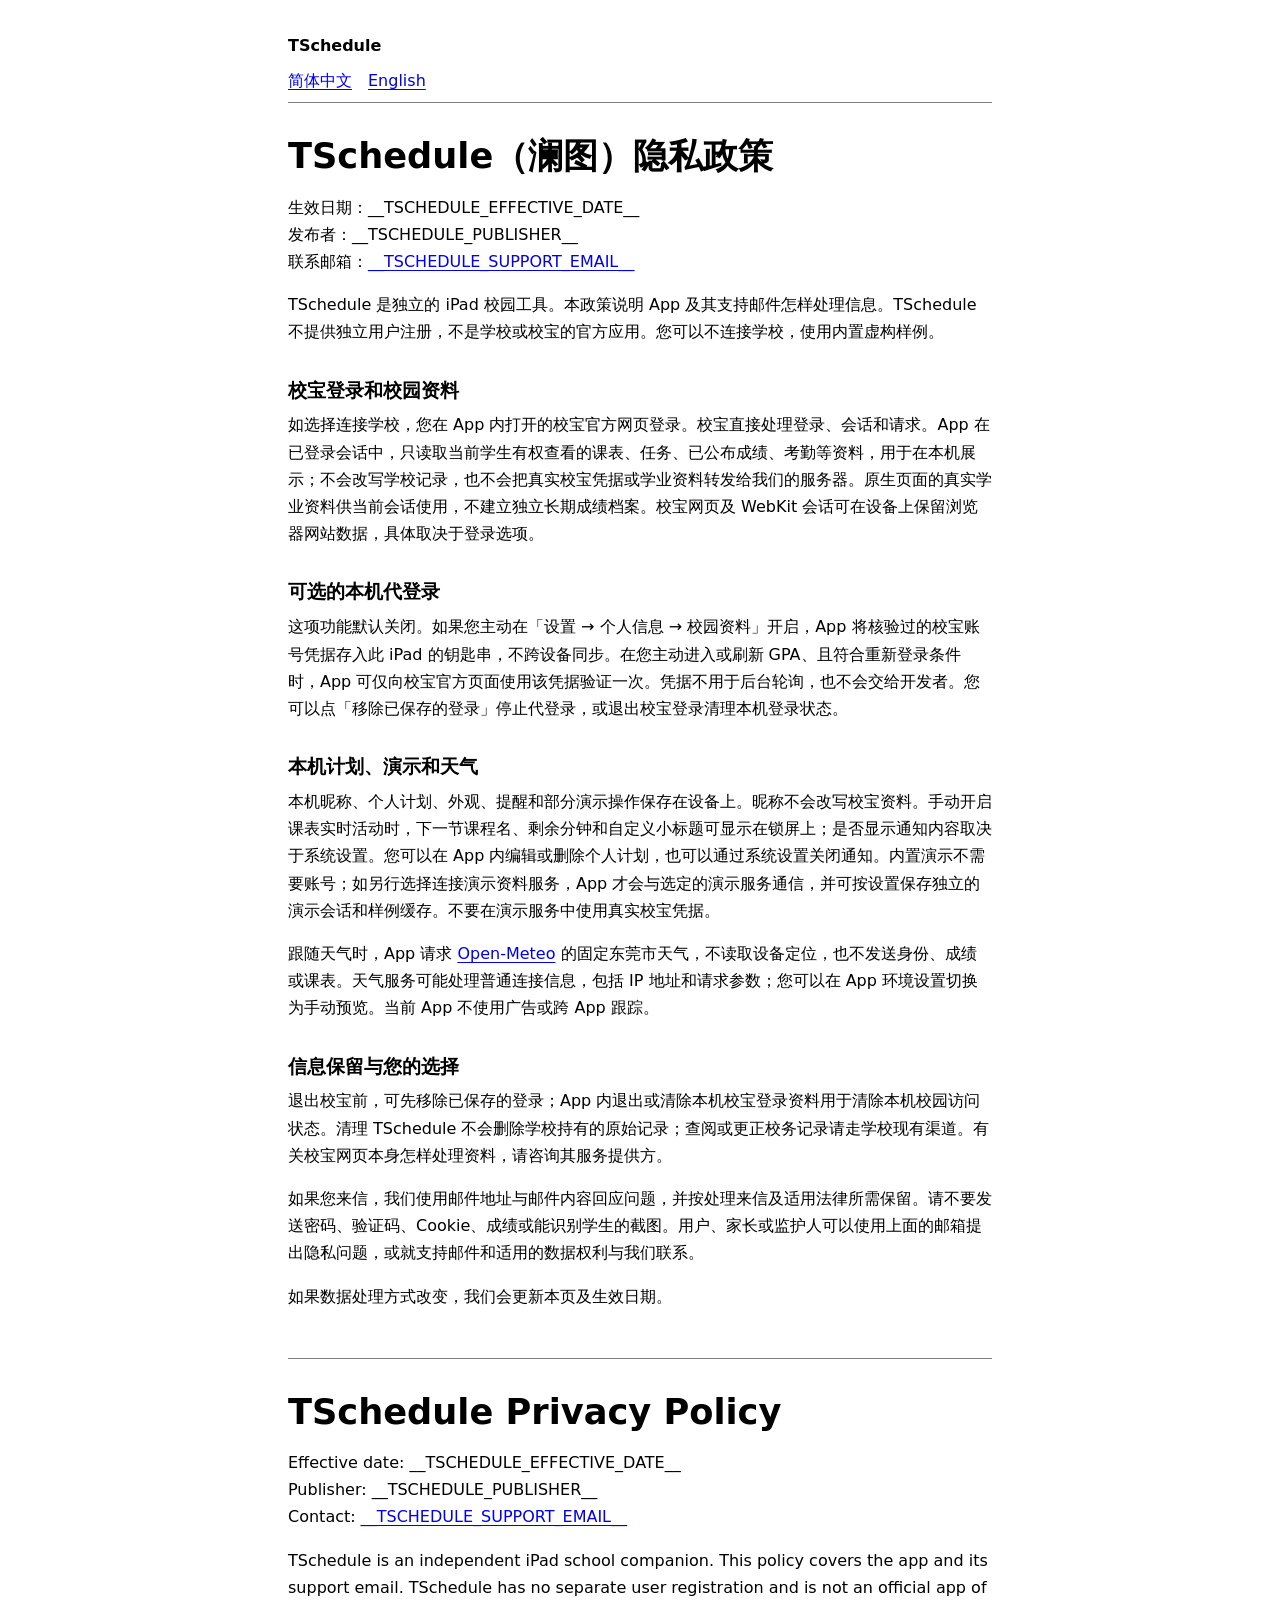
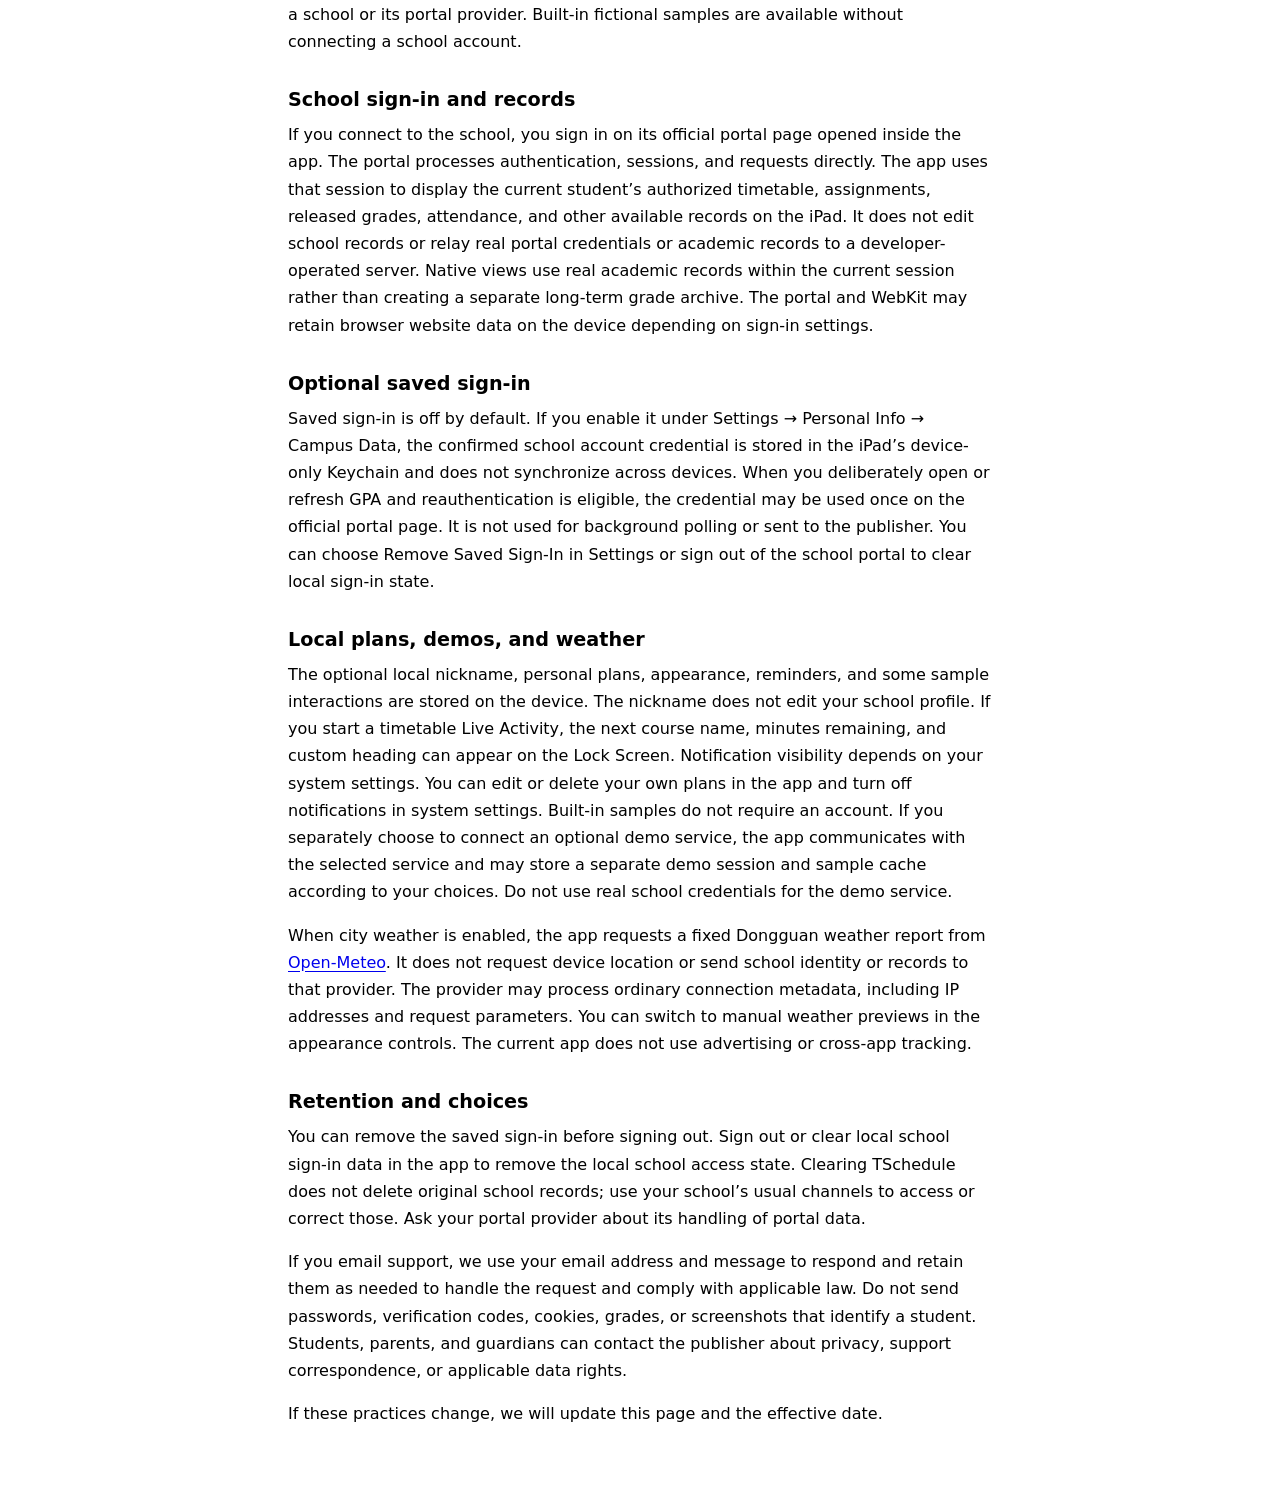
==== docs/tschedule-app-store/04-web/privacy/index.html @ 207863bd "Add TSchedule native iPad app, demo service and project documentation" ====
<!doctype html>
<html lang="zh-Hans">
<head>
  <meta charset="utf-8">
  <meta name="viewport" content="width=device-width, initial-scale=1">
  <meta name="description" content="TSchedule 隐私政策 · TSchedule Privacy Policy">
  <title>TSchedule 隐私政策 · Privacy Policy</title>
  <style>
    :root {
      color-scheme: light dark;
      --color-background-primary: Canvas;
      --color-text-primary: CanvasText;
      --color-action-primary: LinkText;
      --color-border-default: GrayText;
      --spacing-small: .5rem;
      --spacing-medium: 1rem;
      --spacing-large: 2rem;
      --spacing-section: 3rem;
      font-family: system-ui, sans-serif;
      line-height: 1.7;
    }
    body {
      max-inline-size: 44rem;
      margin: 0 auto;
      padding: var(--spacing-large) clamp(1rem, 5vw, 2rem) var(--spacing-section);
      background: var(--color-background-primary);
      color: var(--color-text-primary);
    }
    header { border-block-end: 1px solid var(--color-border-default); }
    nav { display: flex; flex-wrap: wrap; gap: var(--spacing-medium); }
    nav a { padding-block: var(--spacing-small); }
    a { color: var(--color-action-primary); overflow-wrap: anywhere; text-underline-offset: .16em; }
    a:focus-visible { outline: 2px solid var(--color-action-primary); outline-offset: 4px; }
    main > section { padding-block-start: var(--spacing-large); }
    main > section + section {
      margin-block-start: var(--spacing-section);
      border-block-start: 1px solid var(--color-border-default);
    }
    h1, .policy-title { line-height: 1.2; font-size: clamp(1.6rem, 4vw, 2.2rem); margin: 0 0 var(--spacing-medium); }
    h2, h3 { font-size: 1.2rem; line-height: 1.35; margin-block: var(--spacing-large) var(--spacing-small); }
    p { margin: 0 0 var(--spacing-medium); }
  </style>
</head>
<body>
  <!-- Release checklist: confirm real practices and replace all placeholder fields before publication. -->
  <header>
    <strong>TSchedule</strong>
    <nav aria-label="页面语言 / Languages">
      <a href="#zh-hans">简体中文</a>
      <a href="#en" lang="en">English</a>
    </nav>
  </header>
  <main>
    <section id="zh-hans" aria-labelledby="zh-title">
      <h1 id="zh-title">TSchedule（澜图）隐私政策</h1>
      <p>生效日期：__TSCHEDULE_EFFECTIVE_DATE__<br>
      发布者：__TSCHEDULE_PUBLISHER__<br>
      联系邮箱：<a href="mailto:__TSCHEDULE_SUPPORT_EMAIL__">__TSCHEDULE_SUPPORT_EMAIL__</a></p>
      <p>TSchedule 是独立的 iPad 校园工具。本政策说明 App 及其支持邮件怎样处理信息。TSchedule 不提供独立用户注册，不是学校或校宝的官方应用。您可以不连接学校，使用内置虚构样例。</p>

      <h2>校宝登录和校园资料</h2>
      <p>如选择连接学校，您在 App 内打开的校宝官方网页登录。校宝直接处理登录、会话和请求。App 在已登录会话中，只读取当前学生有权查看的课表、任务、已公布成绩、考勤等资料，用于在本机展示；不会改写学校记录，也不会把真实校宝凭据或学业资料转发给我们的服务器。原生页面的真实学业资料供当前会话使用，不建立独立长期成绩档案。校宝网页及 WebKit 会话可在设备上保留浏览器网站数据，具体取决于登录选项。</p>

      <h2>可选的本机代登录</h2>
      <p>这项功能默认关闭。如果您主动在「设置 → 个人信息 → 校园资料」开启，App 将核验过的校宝账号凭据存入此 iPad 的钥匙串，不跨设备同步。在您主动进入或刷新 GPA、且符合重新登录条件时，App 可仅向校宝官方页面使用该凭据验证一次。凭据不用于后台轮询，也不会交给开发者。您可以点「移除已保存的登录」停止代登录，或退出校宝登录清理本机登录状态。</p>

      <h2>本机计划、演示和天气</h2>
      <p>本机昵称、个人计划、外观、提醒和部分演示操作保存在设备上。昵称不会改写校宝资料。手动开启课表实时活动时，下一节课程名、剩余分钟和自定义小标题可显示在锁屏上；是否显示通知内容取决于系统设置。您可以在 App 内编辑或删除个人计划，也可以通过系统设置关闭通知。内置演示不需要账号；如另行选择连接演示资料服务，App 才会与选定的演示服务通信，并可按设置保存独立的演示会话和样例缓存。不要在演示服务中使用真实校宝凭据。</p>
      <p>跟随天气时，App 请求 <a href="https://open-meteo.com/en/terms">Open-Meteo</a> 的固定东莞市天气，不读取设备定位，也不发送身份、成绩或课表。天气服务可能处理普通连接信息，包括 IP 地址和请求参数；您可以在 App 环境设置切换为手动预览。当前 App 不使用广告或跨 App 跟踪。</p>

      <h2>信息保留与您的选择</h2>
      <p>退出校宝前，可先移除已保存的登录；App 内退出或清除本机校宝登录资料用于清除本机校园访问状态。清理 TSchedule 不会删除学校持有的原始记录；查阅或更正校务记录请走学校现有渠道。有关校宝网页本身怎样处理资料，请咨询其服务提供方。</p>
      <p>如果您来信，我们使用邮件地址与邮件内容回应问题，并按处理来信及适用法律所需保留。请不要发送密码、验证码、Cookie、成绩或能识别学生的截图。用户、家长或监护人可以使用上面的邮箱提出隐私问题，或就支持邮件和适用的数据权利与我们联系。</p>
      <p>如果数据处理方式改变，我们会更新本页及生效日期。</p>
    </section>

    <section id="en" lang="en" aria-labelledby="en-title">
      <h2 id="en-title" class="policy-title">TSchedule Privacy Policy</h2>
      <p>Effective date: __TSCHEDULE_EFFECTIVE_DATE__<br>
      Publisher: __TSCHEDULE_PUBLISHER__<br>
      Contact: <a href="mailto:__TSCHEDULE_SUPPORT_EMAIL__">__TSCHEDULE_SUPPORT_EMAIL__</a></p>
      <p>TSchedule is an independent iPad school companion. This policy covers the app and its support email. TSchedule has no separate user registration and is not an official app of a school or its portal provider. Built-in fictional samples are available without connecting a school account.</p>

      <h3>School sign-in and records</h3>
      <p>If you connect to the school, you sign in on its official portal page opened inside the app. The portal processes authentication, sessions, and requests directly. The app uses that session to display the current student’s authorized timetable, assignments, released grades, attendance, and other available records on the iPad. It does not edit school records or relay real portal credentials or academic records to a developer-operated server. Native views use real academic records within the current session rather than creating a separate long-term grade archive. The portal and WebKit may retain browser website data on the device depending on sign-in settings.</p>

      <h3>Optional saved sign-in</h3>
      <p>Saved sign-in is off by default. If you enable it under Settings → Personal Info → Campus Data, the confirmed school account credential is stored in the iPad’s device-only Keychain and does not synchronize across devices. When you deliberately open or refresh GPA and reauthentication is eligible, the credential may be used once on the official portal page. It is not used for background polling or sent to the publisher. You can choose Remove Saved Sign-In in Settings or sign out of the school portal to clear local sign-in state.</p>

      <h3>Local plans, demos, and weather</h3>
      <p>The optional local nickname, personal plans, appearance, reminders, and some sample interactions are stored on the device. The nickname does not edit your school profile. If you start a timetable Live Activity, the next course name, minutes remaining, and custom heading can appear on the Lock Screen. Notification visibility depends on your system settings. You can edit or delete your own plans in the app and turn off notifications in system settings. Built-in samples do not require an account. If you separately choose to connect an optional demo service, the app communicates with the selected service and may store a separate demo session and sample cache according to your choices. Do not use real school credentials for the demo service.</p>
      <p>When city weather is enabled, the app requests a fixed Dongguan weather report from <a href="https://open-meteo.com/en/terms">Open-Meteo</a>. It does not request device location or send school identity or records to that provider. The provider may process ordinary connection metadata, including IP addresses and request parameters. You can switch to manual weather previews in the appearance controls. The current app does not use advertising or cross-app tracking.</p>

      <h3>Retention and choices</h3>
      <p>You can remove the saved sign-in before signing out. Sign out or clear local school sign-in data in the app to remove the local school access state. Clearing TSchedule does not delete original school records; use your school’s usual channels to access or correct those. Ask your portal provider about its handling of portal data.</p>
      <p>If you email support, we use your email address and message to respond and retain them as needed to handle the request and comply with applicable law. Do not send passwords, verification codes, cookies, grades, or screenshots that identify a student. Students, parents, and guardians can contact the publisher about privacy, support correspondence, or applicable data rights.</p>
      <p>If these practices change, we will update this page and the effective date.</p>
    </section>
  </main>
</body>
</html>
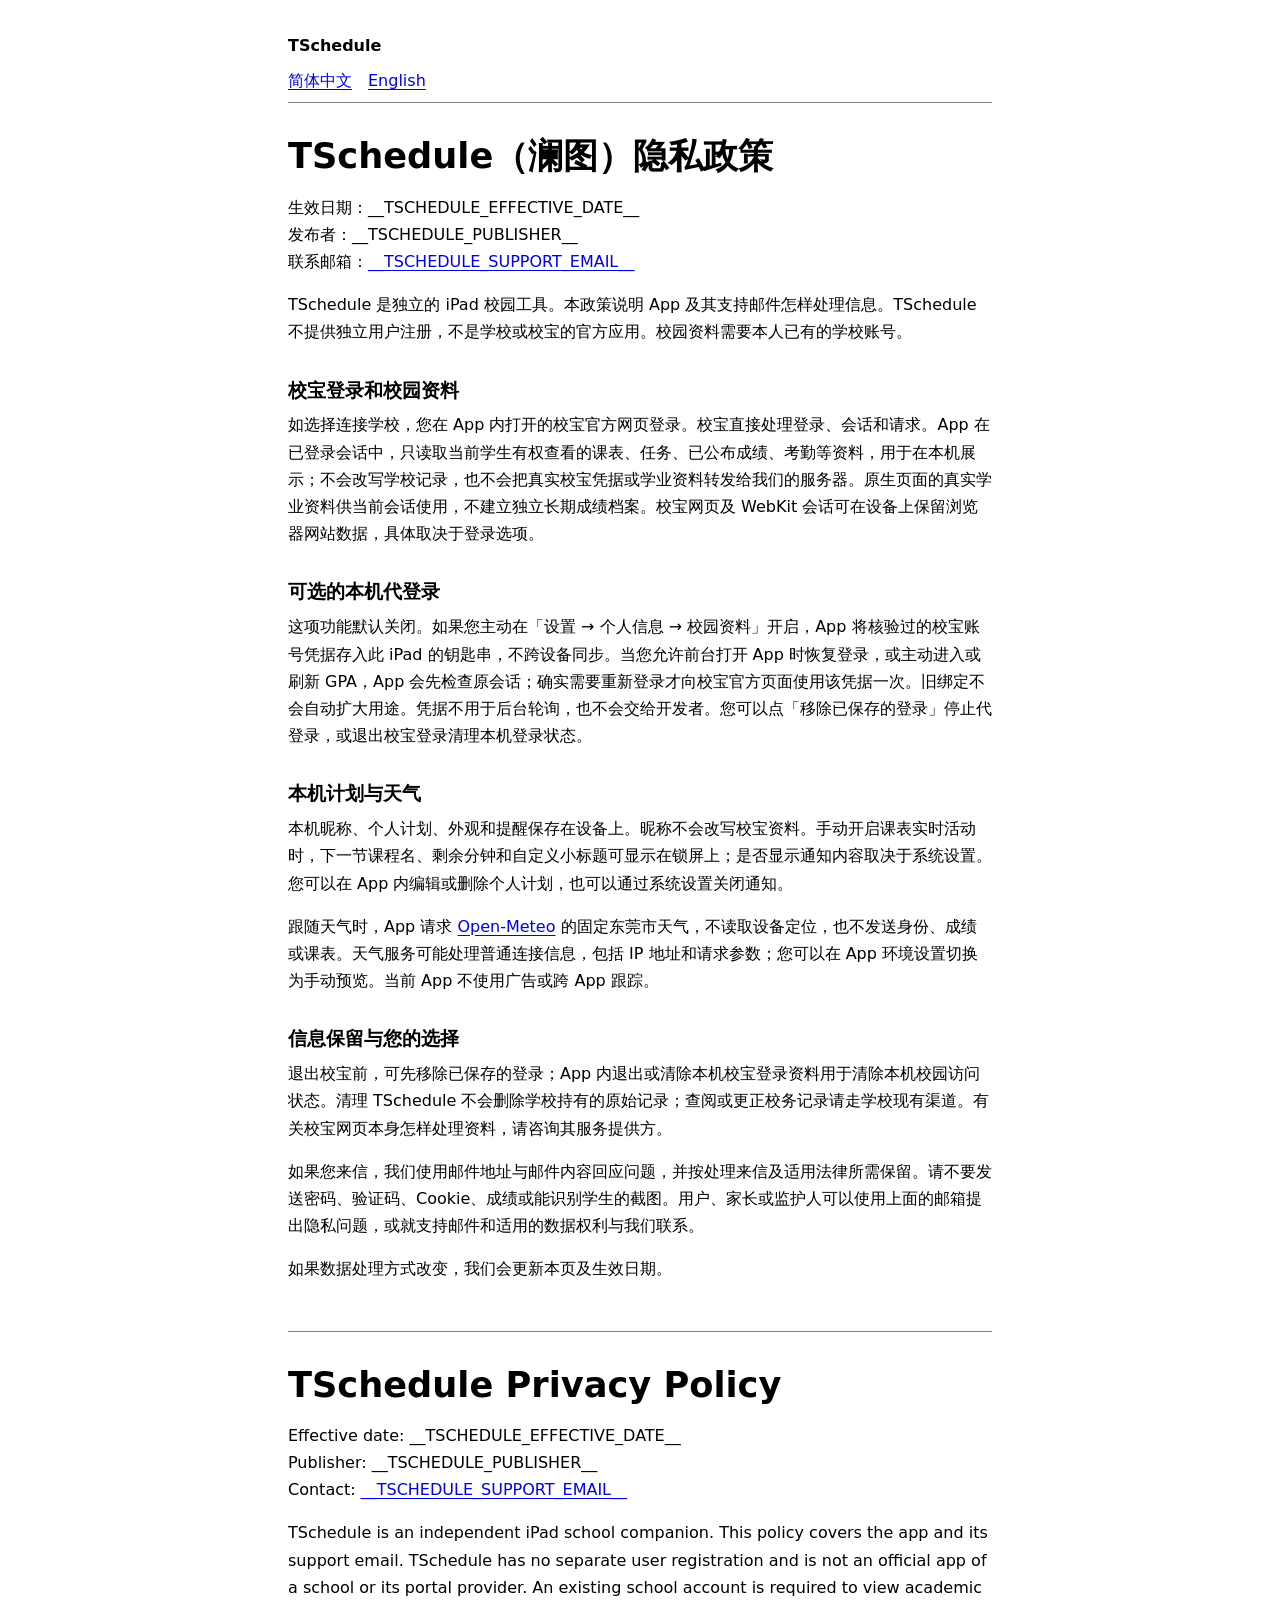
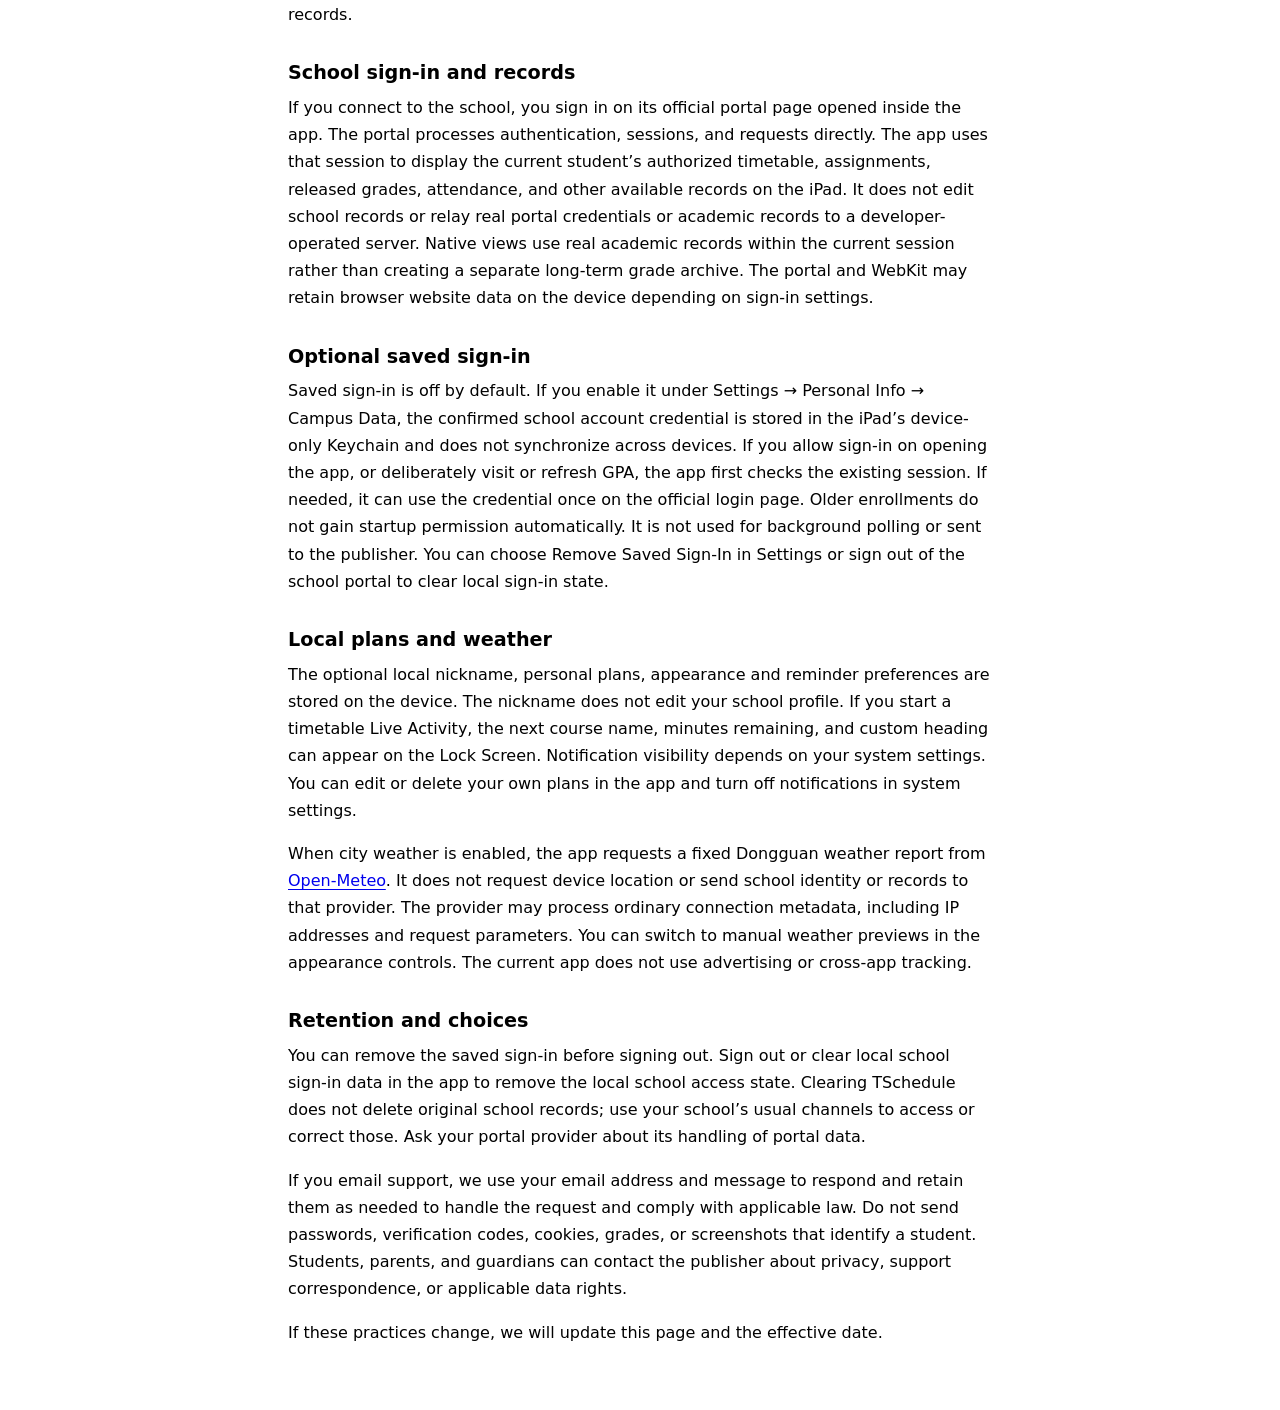
==== commit 1931a2e1: "fix(ipados): restore school sessions and cache term-scoped overviews Keep fixtures out of shipping r" ====
--- a/docs/tschedule-app-store/04-web/privacy/index.html
+++ b/docs/tschedule-app-store/04-web/privacy/index.html
@@ -56,16 +56,16 @@
       <p>生效日期：__TSCHEDULE_EFFECTIVE_DATE__<br>
       发布者：__TSCHEDULE_PUBLISHER__<br>
       联系邮箱：<a href="mailto:__TSCHEDULE_SUPPORT_EMAIL__">__TSCHEDULE_SUPPORT_EMAIL__</a></p>
-      <p>TSchedule 是独立的 iPad 校园工具。本政策说明 App 及其支持邮件怎样处理信息。TSchedule 不提供独立用户注册，不是学校或校宝的官方应用。您可以不连接学校，使用内置虚构样例。</p>
+      <p>TSchedule 是独立的 iPad 校园工具。本政策说明 App 及其支持邮件怎样处理信息。TSchedule 不提供独立用户注册，不是学校或校宝的官方应用。校园资料需要本人已有的学校账号。</p>
 
       <h2>校宝登录和校园资料</h2>
       <p>如选择连接学校，您在 App 内打开的校宝官方网页登录。校宝直接处理登录、会话和请求。App 在已登录会话中，只读取当前学生有权查看的课表、任务、已公布成绩、考勤等资料，用于在本机展示；不会改写学校记录，也不会把真实校宝凭据或学业资料转发给我们的服务器。原生页面的真实学业资料供当前会话使用，不建立独立长期成绩档案。校宝网页及 WebKit 会话可在设备上保留浏览器网站数据，具体取决于登录选项。</p>
 
       <h2>可选的本机代登录</h2>
-      <p>这项功能默认关闭。如果您主动在「设置 → 个人信息 → 校园资料」开启，App 将核验过的校宝账号凭据存入此 iPad 的钥匙串，不跨设备同步。在您主动进入或刷新 GPA、且符合重新登录条件时，App 可仅向校宝官方页面使用该凭据验证一次。凭据不用于后台轮询，也不会交给开发者。您可以点「移除已保存的登录」停止代登录，或退出校宝登录清理本机登录状态。</p>
+      <p>这项功能默认关闭。如果您主动在「设置 → 个人信息 → 校园资料」开启，App 将核验过的校宝账号凭据存入此 iPad 的钥匙串，不跨设备同步。当您允许前台打开 App 时恢复登录，或主动进入或刷新 GPA，App 会先检查原会话；确实需要重新登录才向校宝官方页面使用该凭据一次。旧绑定不会自动扩大用途。凭据不用于后台轮询，也不会交给开发者。您可以点「移除已保存的登录」停止代登录，或退出校宝登录清理本机登录状态。</p>
 
-      <h2>本机计划、演示和天气</h2>
-      <p>本机昵称、个人计划、外观、提醒和部分演示操作保存在设备上。昵称不会改写校宝资料。手动开启课表实时活动时，下一节课程名、剩余分钟和自定义小标题可显示在锁屏上；是否显示通知内容取决于系统设置。您可以在 App 内编辑或删除个人计划，也可以通过系统设置关闭通知。内置演示不需要账号；如另行选择连接演示资料服务，App 才会与选定的演示服务通信，并可按设置保存独立的演示会话和样例缓存。不要在演示服务中使用真实校宝凭据。</p>
+      <h2>本机计划与天气</h2>
+      <p>本机昵称、个人计划、外观和提醒保存在设备上。昵称不会改写校宝资料。手动开启课表实时活动时，下一节课程名、剩余分钟和自定义小标题可显示在锁屏上；是否显示通知内容取决于系统设置。您可以在 App 内编辑或删除个人计划，也可以通过系统设置关闭通知。</p>
       <p>跟随天气时，App 请求 <a href="https://open-meteo.com/en/terms">Open-Meteo</a> 的固定东莞市天气，不读取设备定位，也不发送身份、成绩或课表。天气服务可能处理普通连接信息，包括 IP 地址和请求参数；您可以在 App 环境设置切换为手动预览。当前 App 不使用广告或跨 App 跟踪。</p>
 
       <h2>信息保留与您的选择</h2>
@@ -79,16 +79,16 @@
       <p>Effective date: __TSCHEDULE_EFFECTIVE_DATE__<br>
       Publisher: __TSCHEDULE_PUBLISHER__<br>
       Contact: <a href="mailto:__TSCHEDULE_SUPPORT_EMAIL__">__TSCHEDULE_SUPPORT_EMAIL__</a></p>
-      <p>TSchedule is an independent iPad school companion. This policy covers the app and its support email. TSchedule has no separate user registration and is not an official app of a school or its portal provider. Built-in fictional samples are available without connecting a school account.</p>
+      <p>TSchedule is an independent iPad school companion. This policy covers the app and its support email. TSchedule has no separate user registration and is not an official app of a school or its portal provider. An existing school account is required to view academic records.</p>
 
       <h3>School sign-in and records</h3>
       <p>If you connect to the school, you sign in on its official portal page opened inside the app. The portal processes authentication, sessions, and requests directly. The app uses that session to display the current student’s authorized timetable, assignments, released grades, attendance, and other available records on the iPad. It does not edit school records or relay real portal credentials or academic records to a developer-operated server. Native views use real academic records within the current session rather than creating a separate long-term grade archive. The portal and WebKit may retain browser website data on the device depending on sign-in settings.</p>
 
       <h3>Optional saved sign-in</h3>
-      <p>Saved sign-in is off by default. If you enable it under Settings → Personal Info → Campus Data, the confirmed school account credential is stored in the iPad’s device-only Keychain and does not synchronize across devices. When you deliberately open or refresh GPA and reauthentication is eligible, the credential may be used once on the official portal page. It is not used for background polling or sent to the publisher. You can choose Remove Saved Sign-In in Settings or sign out of the school portal to clear local sign-in state.</p>
+      <p>Saved sign-in is off by default. If you enable it under Settings → Personal Info → Campus Data, the confirmed school account credential is stored in the iPad’s device-only Keychain and does not synchronize across devices. If you allow sign-in on opening the app, or deliberately visit or refresh GPA, the app first checks the existing session. If needed, it can use the credential once on the official login page. Older enrollments do not gain startup permission automatically. It is not used for background polling or sent to the publisher. You can choose Remove Saved Sign-In in Settings or sign out of the school portal to clear local sign-in state.</p>
 
-      <h3>Local plans, demos, and weather</h3>
-      <p>The optional local nickname, personal plans, appearance, reminders, and some sample interactions are stored on the device. The nickname does not edit your school profile. If you start a timetable Live Activity, the next course name, minutes remaining, and custom heading can appear on the Lock Screen. Notification visibility depends on your system settings. You can edit or delete your own plans in the app and turn off notifications in system settings. Built-in samples do not require an account. If you separately choose to connect an optional demo service, the app communicates with the selected service and may store a separate demo session and sample cache according to your choices. Do not use real school credentials for the demo service.</p>
+      <h3>Local plans and weather</h3>
+      <p>The optional local nickname, personal plans, appearance and reminder preferences are stored on the device. The nickname does not edit your school profile. If you start a timetable Live Activity, the next course name, minutes remaining, and custom heading can appear on the Lock Screen. Notification visibility depends on your system settings. You can edit or delete your own plans in the app and turn off notifications in system settings.</p>
       <p>When city weather is enabled, the app requests a fixed Dongguan weather report from <a href="https://open-meteo.com/en/terms">Open-Meteo</a>. It does not request device location or send school identity or records to that provider. The provider may process ordinary connection metadata, including IP addresses and request parameters. You can switch to manual weather previews in the appearance controls. The current app does not use advertising or cross-app tracking.</p>
 
       <h3>Retention and choices</h3>
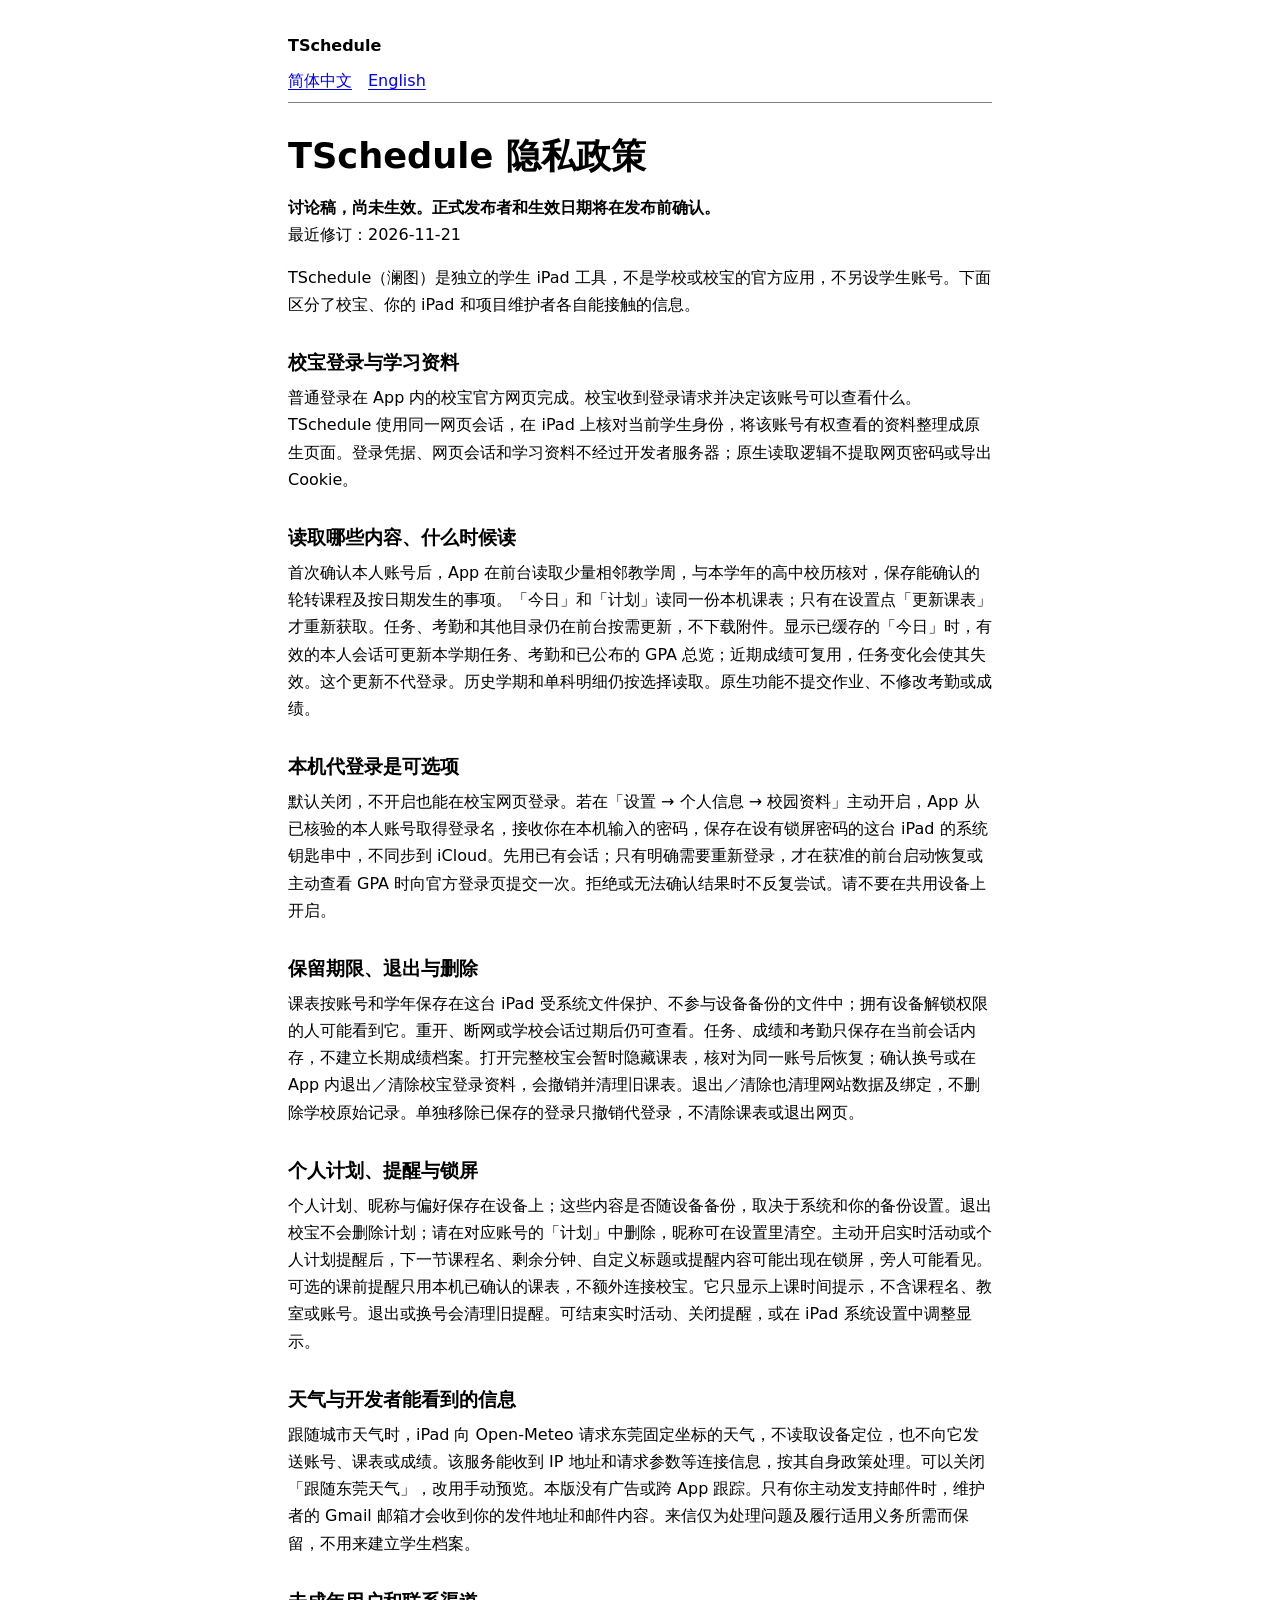
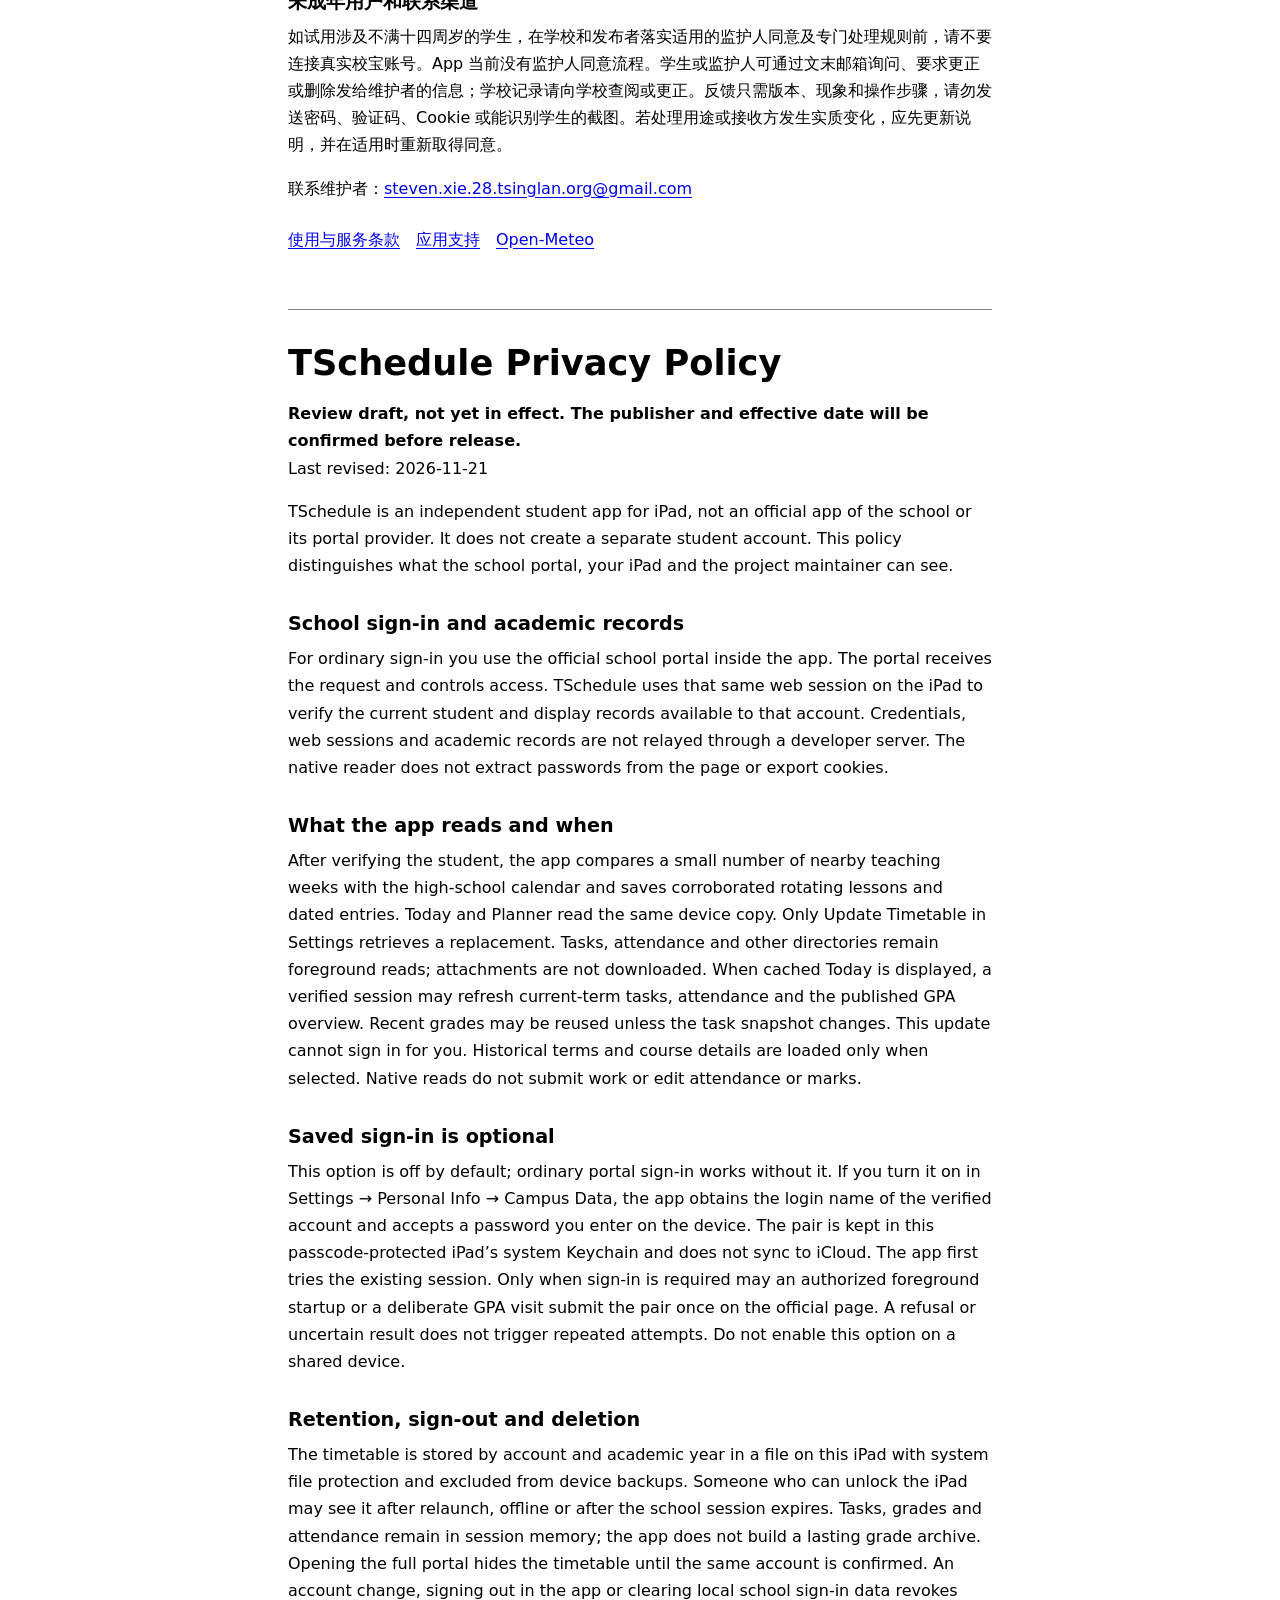
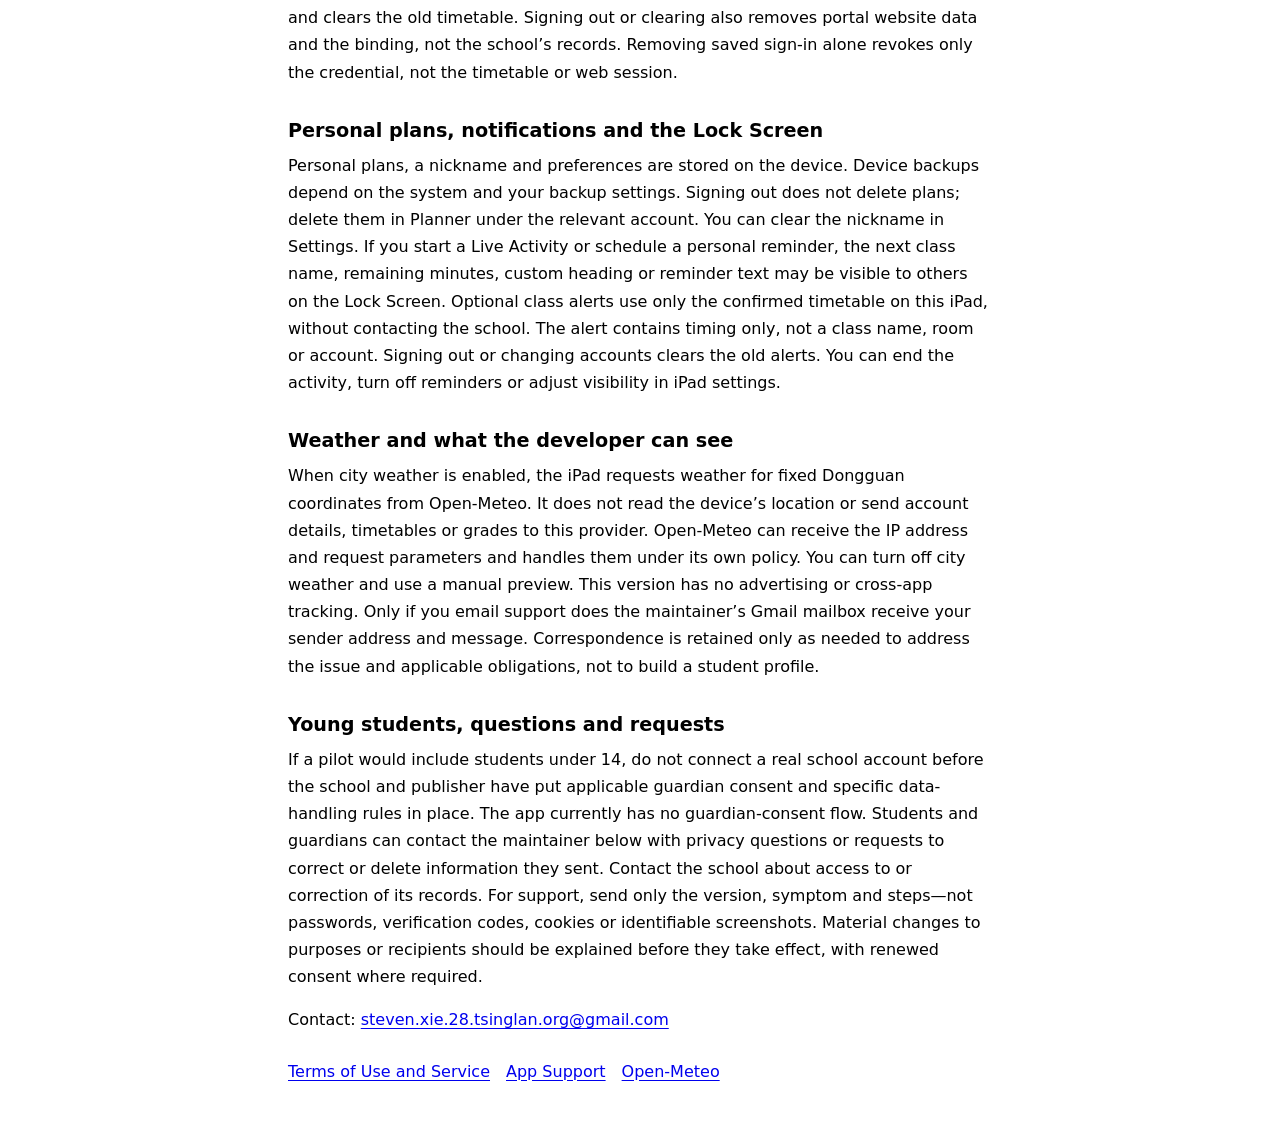
==== commit dbc5ab3a: "feat(ipados): schedule private class alerts from the saved rotation timetable Ship the cached school" ====
--- a/docs/tschedule-app-store/04-web/privacy/index.html
+++ b/docs/tschedule-app-store/04-web/privacy/index.html
@@ -3,99 +3,60 @@
 <head>
   <meta charset="utf-8">
   <meta name="viewport" content="width=device-width, initial-scale=1">
-  <meta name="description" content="TSchedule 隐私政策 · TSchedule Privacy Policy">
   <title>TSchedule 隐私政策 · Privacy Policy</title>
-  <style>
-    :root {
-      color-scheme: light dark;
-      --color-background-primary: Canvas;
-      --color-text-primary: CanvasText;
-      --color-action-primary: LinkText;
-      --color-border-default: GrayText;
-      --spacing-small: .5rem;
-      --spacing-medium: 1rem;
-      --spacing-large: 2rem;
-      --spacing-section: 3rem;
-      font-family: system-ui, sans-serif;
-      line-height: 1.7;
-    }
-    body {
-      max-inline-size: 44rem;
-      margin: 0 auto;
-      padding: var(--spacing-large) clamp(1rem, 5vw, 2rem) var(--spacing-section);
-      background: var(--color-background-primary);
-      color: var(--color-text-primary);
-    }
-    header { border-block-end: 1px solid var(--color-border-default); }
-    nav { display: flex; flex-wrap: wrap; gap: var(--spacing-medium); }
-    nav a { padding-block: var(--spacing-small); }
-    a { color: var(--color-action-primary); overflow-wrap: anywhere; text-underline-offset: .16em; }
-    a:focus-visible { outline: 2px solid var(--color-action-primary); outline-offset: 4px; }
-    main > section { padding-block-start: var(--spacing-large); }
-    main > section + section {
-      margin-block-start: var(--spacing-section);
-      border-block-start: 1px solid var(--color-border-default);
-    }
-    h1, .policy-title { line-height: 1.2; font-size: clamp(1.6rem, 4vw, 2.2rem); margin: 0 0 var(--spacing-medium); }
-    h2, h3 { font-size: 1.2rem; line-height: 1.35; margin-block: var(--spacing-large) var(--spacing-small); }
-    p { margin: 0 0 var(--spacing-medium); }
-  </style>
+  <link rel="stylesheet" href="../policy.css">
 </head>
 <body>
-  <!-- Release checklist: confirm real practices and replace all placeholder fields before publication. -->
+  <!-- Generated from the bundled PolicyCopy.json; see ../README.md for the check. -->
   <header>
     <strong>TSchedule</strong>
     <nav aria-label="页面语言 / Languages">
-      <a href="#zh-hans">简体中文</a>
-      <a href="#en" lang="en">English</a>
+      <a href="#zh-hans">简体中文</a><a href="#en" lang="en">English</a>
     </nav>
   </header>
   <main>
-    <section id="zh-hans" aria-labelledby="zh-title">
-      <h1 id="zh-title">TSchedule（澜图）隐私政策</h1>
-      <p>生效日期：__TSCHEDULE_EFFECTIVE_DATE__<br>
-      发布者：__TSCHEDULE_PUBLISHER__<br>
-      联系邮箱：<a href="mailto:__TSCHEDULE_SUPPORT_EMAIL__">__TSCHEDULE_SUPPORT_EMAIL__</a></p>
-      <p>TSchedule 是独立的 iPad 校园工具。本政策说明 App 及其支持邮件怎样处理信息。TSchedule 不提供独立用户注册，不是学校或校宝的官方应用。校园资料需要本人已有的学校账号。</p>
-
-      <h2>校宝登录和校园资料</h2>
-      <p>如选择连接学校，您在 App 内打开的校宝官方网页登录。校宝直接处理登录、会话和请求。App 在已登录会话中，只读取当前学生有权查看的课表、任务、已公布成绩、考勤等资料，用于在本机展示；不会改写学校记录，也不会把真实校宝凭据或学业资料转发给我们的服务器。原生页面的真实学业资料供当前会话使用，不建立独立长期成绩档案。校宝网页及 WebKit 会话可在设备上保留浏览器网站数据，具体取决于登录选项。</p>
-
-      <h2>可选的本机代登录</h2>
-      <p>这项功能默认关闭。如果您主动在「设置 → 个人信息 → 校园资料」开启，App 将核验过的校宝账号凭据存入此 iPad 的钥匙串，不跨设备同步。当您允许前台打开 App 时恢复登录，或主动进入或刷新 GPA，App 会先检查原会话；确实需要重新登录才向校宝官方页面使用该凭据一次。旧绑定不会自动扩大用途。凭据不用于后台轮询，也不会交给开发者。您可以点「移除已保存的登录」停止代登录，或退出校宝登录清理本机登录状态。</p>
-
-      <h2>本机计划与天气</h2>
-      <p>本机昵称、个人计划、外观和提醒保存在设备上。昵称不会改写校宝资料。手动开启课表实时活动时，下一节课程名、剩余分钟和自定义小标题可显示在锁屏上；是否显示通知内容取决于系统设置。您可以在 App 内编辑或删除个人计划，也可以通过系统设置关闭通知。</p>
-      <p>跟随天气时，App 请求 <a href="https://open-meteo.com/en/terms">Open-Meteo</a> 的固定东莞市天气，不读取设备定位，也不发送身份、成绩或课表。天气服务可能处理普通连接信息，包括 IP 地址和请求参数；您可以在 App 环境设置切换为手动预览。当前 App 不使用广告或跨 App 跟踪。</p>
-
-      <h2>信息保留与您的选择</h2>
-      <p>退出校宝前，可先移除已保存的登录；App 内退出或清除本机校宝登录资料用于清除本机校园访问状态。清理 TSchedule 不会删除学校持有的原始记录；查阅或更正校务记录请走学校现有渠道。有关校宝网页本身怎样处理资料，请咨询其服务提供方。</p>
-      <p>如果您来信，我们使用邮件地址与邮件内容回应问题，并按处理来信及适用法律所需保留。请不要发送密码、验证码、Cookie、成绩或能识别学生的截图。用户、家长或监护人可以使用上面的邮箱提出隐私问题，或就支持邮件和适用的数据权利与我们联系。</p>
-      <p>如果数据处理方式改变，我们会更新本页及生效日期。</p>
-    </section>
-
-    <section id="en" lang="en" aria-labelledby="en-title">
-      <h2 id="en-title" class="policy-title">TSchedule Privacy Policy</h2>
-      <p>Effective date: __TSCHEDULE_EFFECTIVE_DATE__<br>
-      Publisher: __TSCHEDULE_PUBLISHER__<br>
-      Contact: <a href="mailto:__TSCHEDULE_SUPPORT_EMAIL__">__TSCHEDULE_SUPPORT_EMAIL__</a></p>
-      <p>TSchedule is an independent iPad school companion. This policy covers the app and its support email. TSchedule has no separate user registration and is not an official app of a school or its portal provider. An existing school account is required to view academic records.</p>
-
-      <h3>School sign-in and records</h3>
-      <p>If you connect to the school, you sign in on its official portal page opened inside the app. The portal processes authentication, sessions, and requests directly. The app uses that session to display the current student’s authorized timetable, assignments, released grades, attendance, and other available records on the iPad. It does not edit school records or relay real portal credentials or academic records to a developer-operated server. Native views use real academic records within the current session rather than creating a separate long-term grade archive. The portal and WebKit may retain browser website data on the device depending on sign-in settings.</p>
-
-      <h3>Optional saved sign-in</h3>
-      <p>Saved sign-in is off by default. If you enable it under Settings → Personal Info → Campus Data, the confirmed school account credential is stored in the iPad’s device-only Keychain and does not synchronize across devices. If you allow sign-in on opening the app, or deliberately visit or refresh GPA, the app first checks the existing session. If needed, it can use the credential once on the official login page. Older enrollments do not gain startup permission automatically. It is not used for background polling or sent to the publisher. You can choose Remove Saved Sign-In in Settings or sign out of the school portal to clear local sign-in state.</p>
-
-      <h3>Local plans and weather</h3>
-      <p>The optional local nickname, personal plans, appearance and reminder preferences are stored on the device. The nickname does not edit your school profile. If you start a timetable Live Activity, the next course name, minutes remaining, and custom heading can appear on the Lock Screen. Notification visibility depends on your system settings. You can edit or delete your own plans in the app and turn off notifications in system settings.</p>
-      <p>When city weather is enabled, the app requests a fixed Dongguan weather report from <a href="https://open-meteo.com/en/terms">Open-Meteo</a>. It does not request device location or send school identity or records to that provider. The provider may process ordinary connection metadata, including IP addresses and request parameters. You can switch to manual weather previews in the appearance controls. The current app does not use advertising or cross-app tracking.</p>
-
-      <h3>Retention and choices</h3>
-      <p>You can remove the saved sign-in before signing out. Sign out or clear local school sign-in data in the app to remove the local school access state. Clearing TSchedule does not delete original school records; use your school’s usual channels to access or correct those. Ask your portal provider about its handling of portal data.</p>
-      <p>If you email support, we use your email address and message to respond and retain them as needed to handle the request and comply with applicable law. Do not send passwords, verification codes, cookies, grades, or screenshots that identify a student. Students, parents, and guardians can contact the publisher about privacy, support correspondence, or applicable data rights.</p>
-      <p>If these practices change, we will update this page and the effective date.</p>
-    </section>
+<section id="zh-hans" lang="zh-Hans" aria-labelledby="zh-title">
+<h1 id="zh-title" class="policy-title">TSchedule 隐私政策</h1>
+<p><strong>讨论稿，尚未生效。正式发布者和生效日期将在发布前确认。</strong><br>最近修订：2026-11-21</p>
+<p>TSchedule（澜图）是独立的学生 iPad 工具，不是学校或校宝的官方应用，不另设学生账号。下面区分了校宝、你的 iPad 和项目维护者各自能接触的信息。</p>
+<h2>校宝登录与学习资料</h2>
+<p>普通登录在 App 内的校宝官方网页完成。校宝收到登录请求并决定该账号可以查看什么。TSchedule 使用同一网页会话，在 iPad 上核对当前学生身份，将该账号有权查看的资料整理成原生页面。登录凭据、网页会话和学习资料不经过开发者服务器；原生读取逻辑不提取网页密码或导出 Cookie。</p>
+<h2>读取哪些内容、什么时候读</h2>
+<p>首次确认本人账号后，App 在前台读取少量相邻教学周，与本学年的高中校历核对，保存能确认的轮转课程及按日期发生的事项。「今日」和「计划」读同一份本机课表；只有在设置点「更新课表」才重新获取。任务、考勤和其他目录仍在前台按需更新，不下载附件。显示已缓存的「今日」时，有效的本人会话可更新本学期任务、考勤和已公布的 GPA 总览；近期成绩可复用，任务变化会使其失效。这个更新不代登录。历史学期和单科明细仍按选择读取。原生功能不提交作业、不修改考勤或成绩。</p>
+<h2>本机代登录是可选项</h2>
+<p>默认关闭，不开启也能在校宝网页登录。若在「设置 → 个人信息 → 校园资料」主动开启，App 从已核验的本人账号取得登录名，接收你在本机输入的密码，保存在设有锁屏密码的这台 iPad 的系统钥匙串中，不同步到 iCloud。先用已有会话；只有明确需要重新登录，才在获准的前台启动恢复或主动查看 GPA 时向官方登录页提交一次。拒绝或无法确认结果时不反复尝试。请不要在共用设备上开启。</p>
+<h2>保留期限、退出与删除</h2>
+<p>课表按账号和学年保存在这台 iPad 受系统文件保护、不参与设备备份的文件中；拥有设备解锁权限的人可能看到它。重开、断网或学校会话过期后仍可查看。任务、成绩和考勤只保存在当前会话内存，不建立长期成绩档案。打开完整校宝会暂时隐藏课表，核对为同一账号后恢复；确认换号或在 App 内退出／清除校宝登录资料，会撤销并清理旧课表。退出／清除也清理网站数据及绑定，不删除学校原始记录。单独移除已保存的登录只撤销代登录，不清除课表或退出网页。</p>
+<h2>个人计划、提醒与锁屏</h2>
+<p>个人计划、昵称与偏好保存在设备上；这些内容是否随设备备份，取决于系统和你的备份设置。退出校宝不会删除计划；请在对应账号的「计划」中删除，昵称可在设置里清空。主动开启实时活动或个人计划提醒后，下一节课程名、剩余分钟、自定义标题或提醒内容可能出现在锁屏，旁人可能看见。可选的课前提醒只用本机已确认的课表，不额外连接校宝。它只显示上课时间提示，不含课程名、教室或账号。退出或换号会清理旧提醒。可结束实时活动、关闭提醒，或在 iPad 系统设置中调整显示。</p>
+<h2>天气与开发者能看到的信息</h2>
+<p>跟随城市天气时，iPad 向 Open-Meteo 请求东莞固定坐标的天气，不读取设备定位，也不向它发送账号、课表或成绩。该服务能收到 IP 地址和请求参数等连接信息，按其自身政策处理。可以关闭「跟随东莞天气」，改用手动预览。本版没有广告或跨 App 跟踪。只有你主动发支持邮件时，维护者的 Gmail 邮箱才会收到你的发件地址和邮件内容。来信仅为处理问题及履行适用义务所需而保留，不用来建立学生档案。</p>
+<h2>未成年用户和联系渠道</h2>
+<p>如试用涉及不满十四周岁的学生，在学校和发布者落实适用的监护人同意及专门处理规则前，请不要连接真实校宝账号。App 当前没有监护人同意流程。学生或监护人可通过文末邮箱询问、要求更正或删除发给维护者的信息；学校记录请向学校查阅或更正。反馈只需版本、现象和操作步骤，请勿发送密码、验证码、Cookie 或能识别学生的截图。若处理用途或接收方发生实质变化，应先更新说明，并在适用时重新取得同意。</p>
+<p>联系维护者：<a href="mailto:steven.xie.28.tsinglan.org@gmail.com">steven.xie.28.tsinglan.org@gmail.com</a></p>
+<nav aria-label="相关文档"><a href="../terms/index.html#zh-hans">使用与服务条款</a> <a href="../support/index.html#zh-hans">应用支持</a> <a href="https://open-meteo.com/en/terms">Open-Meteo</a></nav>
+</section>
+<section id="en" lang="en" aria-labelledby="en-title">
+<h2 id="en-title" class="policy-title">TSchedule Privacy Policy</h2>
+<p><strong>Review draft, not yet in effect. The publisher and effective date will be confirmed before release.</strong><br>Last revised: 2026-11-21</p>
+<p>TSchedule is an independent student app for iPad, not an official app of the school or its portal provider. It does not create a separate student account. This policy distinguishes what the school portal, your iPad and the project maintainer can see.</p>
+<h3>School sign-in and academic records</h3>
+<p>For ordinary sign-in you use the official school portal inside the app. The portal receives the request and controls access. TSchedule uses that same web session on the iPad to verify the current student and display records available to that account. Credentials, web sessions and academic records are not relayed through a developer server. The native reader does not extract passwords from the page or export cookies.</p>
+<h3>What the app reads and when</h3>
+<p>After verifying the student, the app compares a small number of nearby teaching weeks with the high-school calendar and saves corroborated rotating lessons and dated entries. Today and Planner read the same device copy. Only Update Timetable in Settings retrieves a replacement. Tasks, attendance and other directories remain foreground reads; attachments are not downloaded. When cached Today is displayed, a verified session may refresh current-term tasks, attendance and the published GPA overview. Recent grades may be reused unless the task snapshot changes. This update cannot sign in for you. Historical terms and course details are loaded only when selected. Native reads do not submit work or edit attendance or marks.</p>
+<h3>Saved sign-in is optional</h3>
+<p>This option is off by default; ordinary portal sign-in works without it. If you turn it on in Settings → Personal Info → Campus Data, the app obtains the login name of the verified account and accepts a password you enter on the device. The pair is kept in this passcode-protected iPad’s system Keychain and does not sync to iCloud. The app first tries the existing session. Only when sign-in is required may an authorized foreground startup or a deliberate GPA visit submit the pair once on the official page. A refusal or uncertain result does not trigger repeated attempts. Do not enable this option on a shared device.</p>
+<h3>Retention, sign-out and deletion</h3>
+<p>The timetable is stored by account and academic year in a file on this iPad with system file protection and excluded from device backups. Someone who can unlock the iPad may see it after relaunch, offline or after the school session expires. Tasks, grades and attendance remain in session memory; the app does not build a lasting grade archive. Opening the full portal hides the timetable until the same account is confirmed. An account change, signing out in the app or clearing local school sign-in data revokes and clears the old timetable. Signing out or clearing also removes portal website data and the binding, not the school’s records. Removing saved sign-in alone revokes only the credential, not the timetable or web session.</p>
+<h3>Personal plans, notifications and the Lock Screen</h3>
+<p>Personal plans, a nickname and preferences are stored on the device. Device backups depend on the system and your backup settings. Signing out does not delete plans; delete them in Planner under the relevant account. You can clear the nickname in Settings. If you start a Live Activity or schedule a personal reminder, the next class name, remaining minutes, custom heading or reminder text may be visible to others on the Lock Screen. Optional class alerts use only the confirmed timetable on this iPad, without contacting the school. The alert contains timing only, not a class name, room or account. Signing out or changing accounts clears the old alerts. You can end the activity, turn off reminders or adjust visibility in iPad settings.</p>
+<h3>Weather and what the developer can see</h3>
+<p>When city weather is enabled, the iPad requests weather for fixed Dongguan coordinates from Open-Meteo. It does not read the device’s location or send account details, timetables or grades to this provider. Open-Meteo can receive the IP address and request parameters and handles them under its own policy. You can turn off city weather and use a manual preview. This version has no advertising or cross-app tracking. Only if you email support does the maintainer’s Gmail mailbox receive your sender address and message. Correspondence is retained only as needed to address the issue and applicable obligations, not to build a student profile.</p>
+<h3>Young students, questions and requests</h3>
+<p>If a pilot would include students under 14, do not connect a real school account before the school and publisher have put applicable guardian consent and specific data-handling rules in place. The app currently has no guardian-consent flow. Students and guardians can contact the maintainer below with privacy questions or requests to correct or delete information they sent. Contact the school about access to or correction of its records. For support, send only the version, symptom and steps—not passwords, verification codes, cookies or identifiable screenshots. Material changes to purposes or recipients should be explained before they take effect, with renewed consent where required.</p>
+<p>Contact: <a href="mailto:steven.xie.28.tsinglan.org@gmail.com">steven.xie.28.tsinglan.org@gmail.com</a></p>
+<nav aria-label="Related documents"><a href="../terms/index.html#en">Terms of Use and Service</a> <a href="../support/index.html#en">App Support</a> <a href="https://open-meteo.com/en/terms">Open-Meteo</a></nav>
+</section>
   </main>
 </body>
 </html>
--- a/docs/tschedule-app-store/04-web/policy.css
+++ b/docs/tschedule-app-store/04-web/policy.css
@@ -0,0 +1,33 @@
+:root {
+  color-scheme: light dark;
+  --color-background-primary: Canvas;
+  --color-text-primary: CanvasText;
+  --color-action-primary: LinkText;
+  --color-border-default: GrayText;
+  --spacing-small: .5rem;
+  --spacing-medium: 1rem;
+  --spacing-large: 2rem;
+  --spacing-section: 3rem;
+  font-family: system-ui, sans-serif;
+  line-height: 1.7;
+}
+body {
+  max-inline-size: 44rem;
+  margin: 0 auto;
+  padding: var(--spacing-large) clamp(1rem, 5vw, 2rem) var(--spacing-section);
+  background: var(--color-background-primary);
+  color: var(--color-text-primary);
+}
+header { border-block-end: 1px solid var(--color-border-default); }
+nav { display: flex; flex-wrap: wrap; gap: var(--spacing-medium); }
+nav a { padding-block: var(--spacing-small); }
+a { color: var(--color-action-primary); overflow-wrap: anywhere; text-underline-offset: .16em; }
+a:focus-visible { outline: 2px solid var(--color-action-primary); outline-offset: 4px; }
+main > section { padding-block-start: var(--spacing-large); }
+main > section + section {
+  margin-block-start: var(--spacing-section);
+  border-block-start: 1px solid var(--color-border-default);
+}
+h1, .policy-title { line-height: 1.2; font-size: clamp(1.6rem, 4vw, 2.2rem); margin: 0 0 var(--spacing-medium); }
+h2, h3 { font-size: 1.2rem; line-height: 1.35; margin-block: var(--spacing-large) var(--spacing-small); }
+p { margin: 0 0 var(--spacing-medium); }
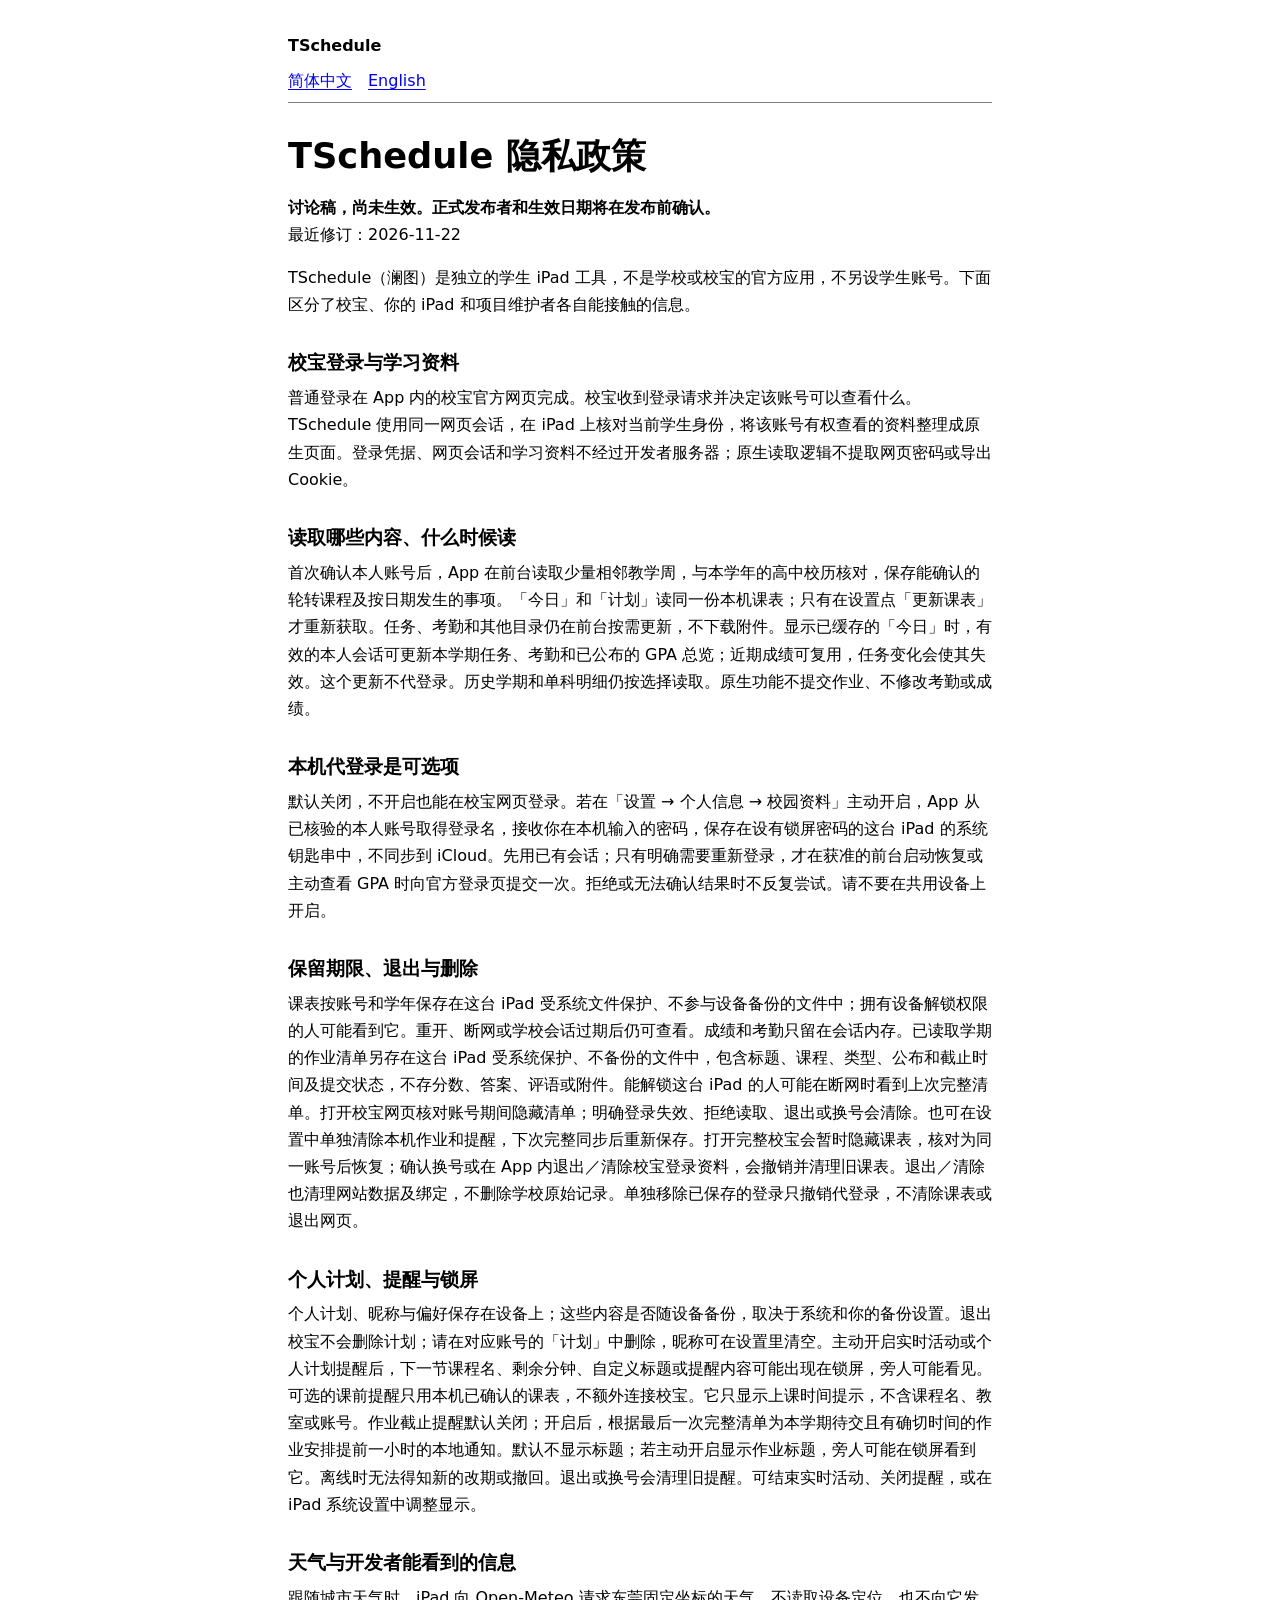
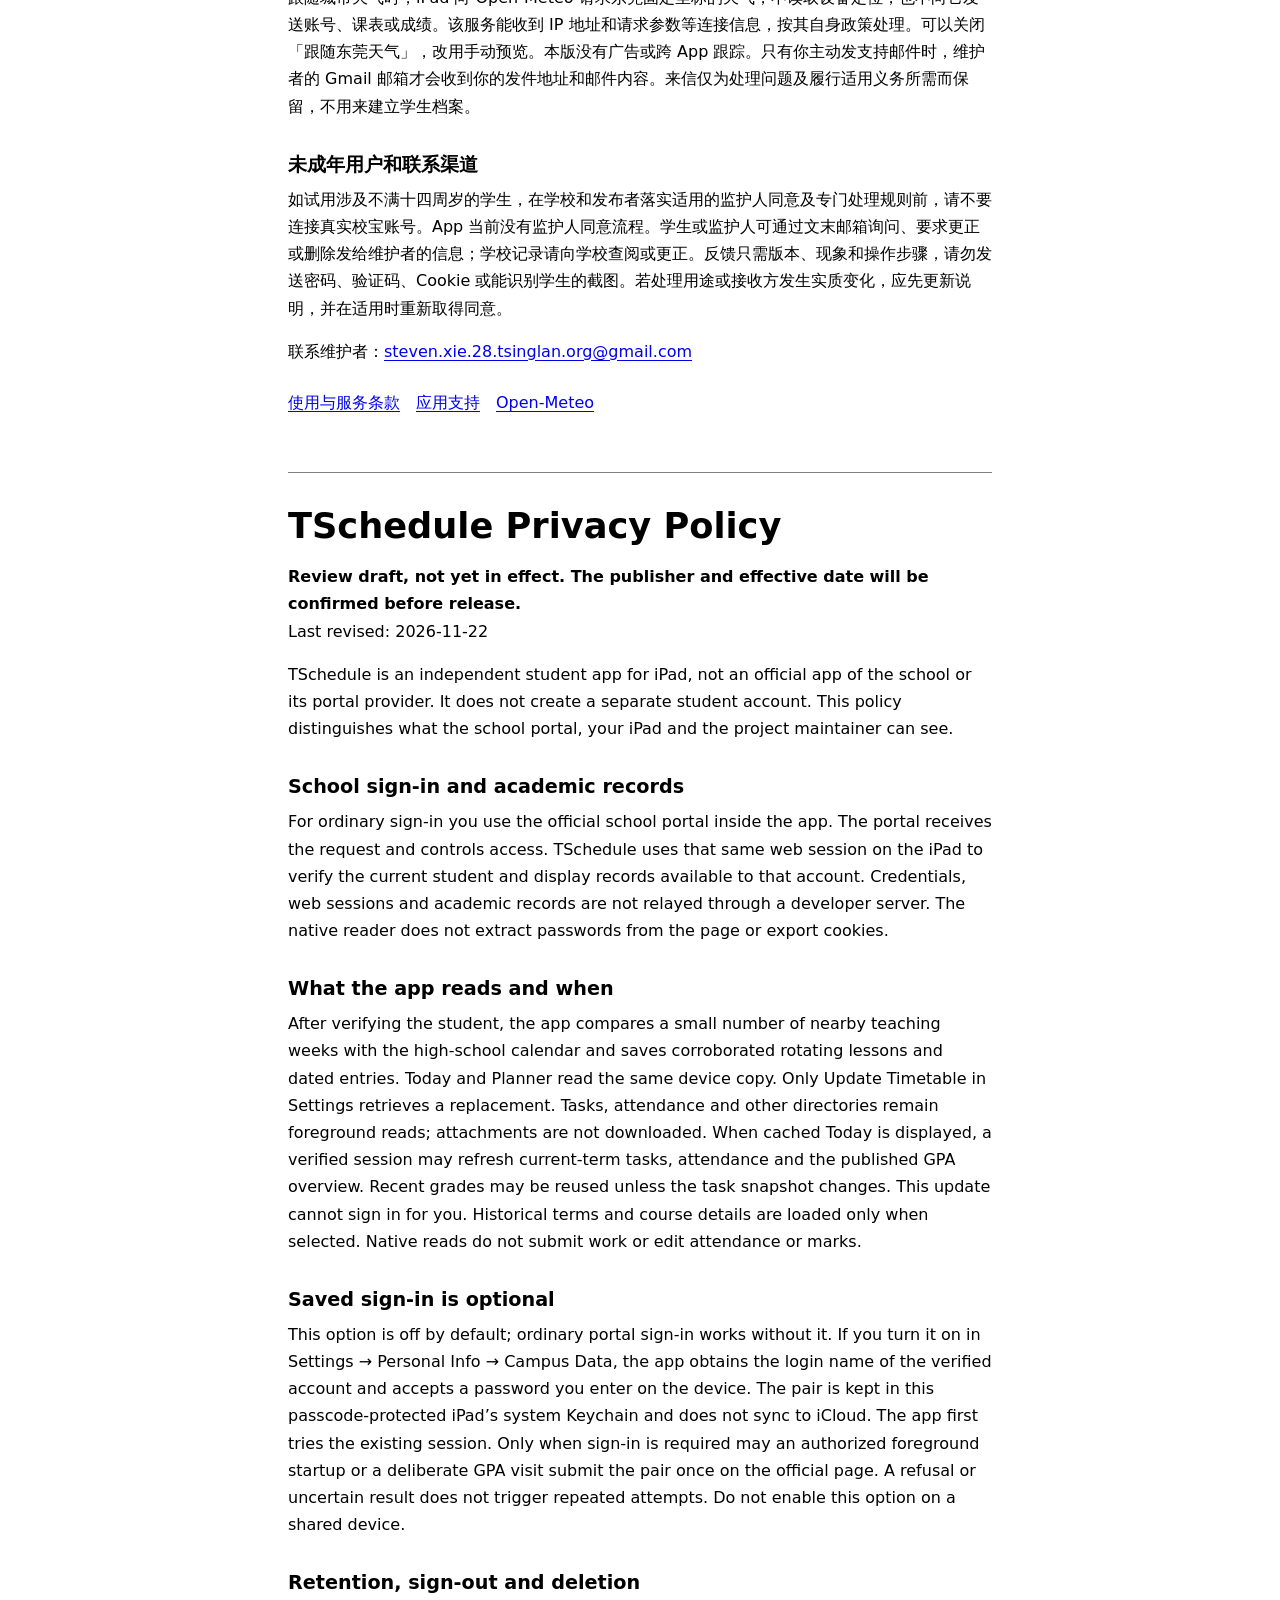
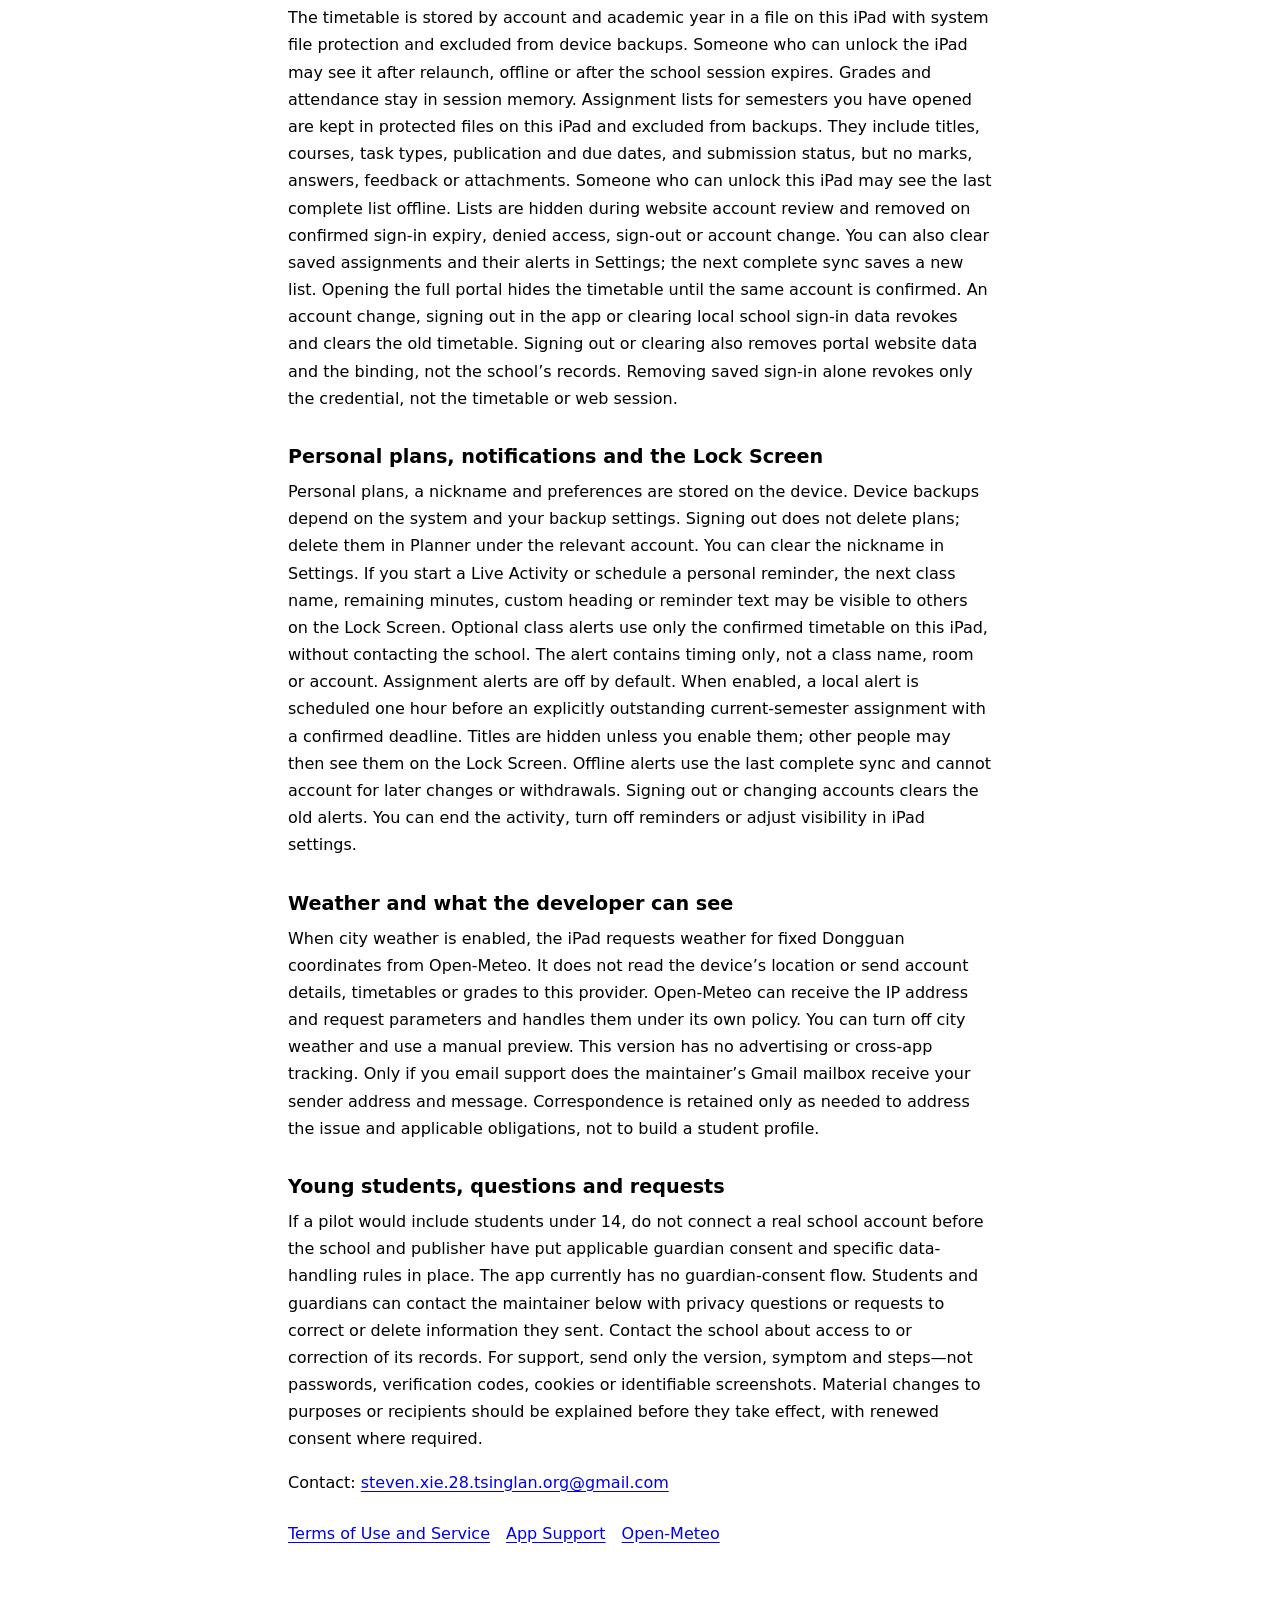
==== commit 6a679988: "feat(ipados): cache assignments offline and reconcile deadline reminders Keep complete, account-scop" ====
--- a/docs/tschedule-app-store/04-web/privacy/index.html
+++ b/docs/tschedule-app-store/04-web/privacy/index.html
@@ -17,7 +17,7 @@
   <main>
 <section id="zh-hans" lang="zh-Hans" aria-labelledby="zh-title">
 <h1 id="zh-title" class="policy-title">TSchedule 隐私政策</h1>
-<p><strong>讨论稿，尚未生效。正式发布者和生效日期将在发布前确认。</strong><br>最近修订：2026-11-21</p>
+<p><strong>讨论稿，尚未生效。正式发布者和生效日期将在发布前确认。</strong><br>最近修订：2026-11-22</p>
 <p>TSchedule（澜图）是独立的学生 iPad 工具，不是学校或校宝的官方应用，不另设学生账号。下面区分了校宝、你的 iPad 和项目维护者各自能接触的信息。</p>
 <h2>校宝登录与学习资料</h2>
 <p>普通登录在 App 内的校宝官方网页完成。校宝收到登录请求并决定该账号可以查看什么。TSchedule 使用同一网页会话，在 iPad 上核对当前学生身份，将该账号有权查看的资料整理成原生页面。登录凭据、网页会话和学习资料不经过开发者服务器；原生读取逻辑不提取网页密码或导出 Cookie。</p>
@@ -26,9 +26,9 @@
 <h2>本机代登录是可选项</h2>
 <p>默认关闭，不开启也能在校宝网页登录。若在「设置 → 个人信息 → 校园资料」主动开启，App 从已核验的本人账号取得登录名，接收你在本机输入的密码，保存在设有锁屏密码的这台 iPad 的系统钥匙串中，不同步到 iCloud。先用已有会话；只有明确需要重新登录，才在获准的前台启动恢复或主动查看 GPA 时向官方登录页提交一次。拒绝或无法确认结果时不反复尝试。请不要在共用设备上开启。</p>
 <h2>保留期限、退出与删除</h2>
-<p>课表按账号和学年保存在这台 iPad 受系统文件保护、不参与设备备份的文件中；拥有设备解锁权限的人可能看到它。重开、断网或学校会话过期后仍可查看。任务、成绩和考勤只保存在当前会话内存，不建立长期成绩档案。打开完整校宝会暂时隐藏课表，核对为同一账号后恢复；确认换号或在 App 内退出／清除校宝登录资料，会撤销并清理旧课表。退出／清除也清理网站数据及绑定，不删除学校原始记录。单独移除已保存的登录只撤销代登录，不清除课表或退出网页。</p>
+<p>课表按账号和学年保存在这台 iPad 受系统文件保护、不参与设备备份的文件中；拥有设备解锁权限的人可能看到它。重开、断网或学校会话过期后仍可查看。成绩和考勤只留在会话内存。已读取学期的作业清单另存在这台 iPad 受系统保护、不备份的文件中，包含标题、课程、类型、公布和截止时间及提交状态，不存分数、答案、评语或附件。能解锁这台 iPad 的人可能在断网时看到上次完整清单。打开校宝网页核对账号期间隐藏清单；明确登录失效、拒绝读取、退出或换号会清除。也可在设置中单独清除本机作业和提醒，下次完整同步后重新保存。打开完整校宝会暂时隐藏课表，核对为同一账号后恢复；确认换号或在 App 内退出／清除校宝登录资料，会撤销并清理旧课表。退出／清除也清理网站数据及绑定，不删除学校原始记录。单独移除已保存的登录只撤销代登录，不清除课表或退出网页。</p>
 <h2>个人计划、提醒与锁屏</h2>
-<p>个人计划、昵称与偏好保存在设备上；这些内容是否随设备备份，取决于系统和你的备份设置。退出校宝不会删除计划；请在对应账号的「计划」中删除，昵称可在设置里清空。主动开启实时活动或个人计划提醒后，下一节课程名、剩余分钟、自定义标题或提醒内容可能出现在锁屏，旁人可能看见。可选的课前提醒只用本机已确认的课表，不额外连接校宝。它只显示上课时间提示，不含课程名、教室或账号。退出或换号会清理旧提醒。可结束实时活动、关闭提醒，或在 iPad 系统设置中调整显示。</p>
+<p>个人计划、昵称与偏好保存在设备上；这些内容是否随设备备份，取决于系统和你的备份设置。退出校宝不会删除计划；请在对应账号的「计划」中删除，昵称可在设置里清空。主动开启实时活动或个人计划提醒后，下一节课程名、剩余分钟、自定义标题或提醒内容可能出现在锁屏，旁人可能看见。可选的课前提醒只用本机已确认的课表，不额外连接校宝。它只显示上课时间提示，不含课程名、教室或账号。作业截止提醒默认关闭；开启后，根据最后一次完整清单为本学期待交且有确切时间的作业安排提前一小时的本地通知。默认不显示标题；若主动开启显示作业标题，旁人可能在锁屏看到它。离线时无法得知新的改期或撤回。退出或换号会清理旧提醒。可结束实时活动、关闭提醒，或在 iPad 系统设置中调整显示。</p>
 <h2>天气与开发者能看到的信息</h2>
 <p>跟随城市天气时，iPad 向 Open-Meteo 请求东莞固定坐标的天气，不读取设备定位，也不向它发送账号、课表或成绩。该服务能收到 IP 地址和请求参数等连接信息，按其自身政策处理。可以关闭「跟随东莞天气」，改用手动预览。本版没有广告或跨 App 跟踪。只有你主动发支持邮件时，维护者的 Gmail 邮箱才会收到你的发件地址和邮件内容。来信仅为处理问题及履行适用义务所需而保留，不用来建立学生档案。</p>
 <h2>未成年用户和联系渠道</h2>
@@ -38,7 +38,7 @@
 </section>
 <section id="en" lang="en" aria-labelledby="en-title">
 <h2 id="en-title" class="policy-title">TSchedule Privacy Policy</h2>
-<p><strong>Review draft, not yet in effect. The publisher and effective date will be confirmed before release.</strong><br>Last revised: 2026-11-21</p>
+<p><strong>Review draft, not yet in effect. The publisher and effective date will be confirmed before release.</strong><br>Last revised: 2026-11-22</p>
 <p>TSchedule is an independent student app for iPad, not an official app of the school or its portal provider. It does not create a separate student account. This policy distinguishes what the school portal, your iPad and the project maintainer can see.</p>
 <h3>School sign-in and academic records</h3>
 <p>For ordinary sign-in you use the official school portal inside the app. The portal receives the request and controls access. TSchedule uses that same web session on the iPad to verify the current student and display records available to that account. Credentials, web sessions and academic records are not relayed through a developer server. The native reader does not extract passwords from the page or export cookies.</p>
@@ -47,9 +47,9 @@
 <h3>Saved sign-in is optional</h3>
 <p>This option is off by default; ordinary portal sign-in works without it. If you turn it on in Settings → Personal Info → Campus Data, the app obtains the login name of the verified account and accepts a password you enter on the device. The pair is kept in this passcode-protected iPad’s system Keychain and does not sync to iCloud. The app first tries the existing session. Only when sign-in is required may an authorized foreground startup or a deliberate GPA visit submit the pair once on the official page. A refusal or uncertain result does not trigger repeated attempts. Do not enable this option on a shared device.</p>
 <h3>Retention, sign-out and deletion</h3>
-<p>The timetable is stored by account and academic year in a file on this iPad with system file protection and excluded from device backups. Someone who can unlock the iPad may see it after relaunch, offline or after the school session expires. Tasks, grades and attendance remain in session memory; the app does not build a lasting grade archive. Opening the full portal hides the timetable until the same account is confirmed. An account change, signing out in the app or clearing local school sign-in data revokes and clears the old timetable. Signing out or clearing also removes portal website data and the binding, not the school’s records. Removing saved sign-in alone revokes only the credential, not the timetable or web session.</p>
+<p>The timetable is stored by account and academic year in a file on this iPad with system file protection and excluded from device backups. Someone who can unlock the iPad may see it after relaunch, offline or after the school session expires. Grades and attendance stay in session memory. Assignment lists for semesters you have opened are kept in protected files on this iPad and excluded from backups. They include titles, courses, task types, publication and due dates, and submission status, but no marks, answers, feedback or attachments. Someone who can unlock this iPad may see the last complete list offline. Lists are hidden during website account review and removed on confirmed sign-in expiry, denied access, sign-out or account change. You can also clear saved assignments and their alerts in Settings; the next complete sync saves a new list. Opening the full portal hides the timetable until the same account is confirmed. An account change, signing out in the app or clearing local school sign-in data revokes and clears the old timetable. Signing out or clearing also removes portal website data and the binding, not the school’s records. Removing saved sign-in alone revokes only the credential, not the timetable or web session.</p>
 <h3>Personal plans, notifications and the Lock Screen</h3>
-<p>Personal plans, a nickname and preferences are stored on the device. Device backups depend on the system and your backup settings. Signing out does not delete plans; delete them in Planner under the relevant account. You can clear the nickname in Settings. If you start a Live Activity or schedule a personal reminder, the next class name, remaining minutes, custom heading or reminder text may be visible to others on the Lock Screen. Optional class alerts use only the confirmed timetable on this iPad, without contacting the school. The alert contains timing only, not a class name, room or account. Signing out or changing accounts clears the old alerts. You can end the activity, turn off reminders or adjust visibility in iPad settings.</p>
+<p>Personal plans, a nickname and preferences are stored on the device. Device backups depend on the system and your backup settings. Signing out does not delete plans; delete them in Planner under the relevant account. You can clear the nickname in Settings. If you start a Live Activity or schedule a personal reminder, the next class name, remaining minutes, custom heading or reminder text may be visible to others on the Lock Screen. Optional class alerts use only the confirmed timetable on this iPad, without contacting the school. The alert contains timing only, not a class name, room or account. Assignment alerts are off by default. When enabled, a local alert is scheduled one hour before an explicitly outstanding current-semester assignment with a confirmed deadline. Titles are hidden unless you enable them; other people may then see them on the Lock Screen. Offline alerts use the last complete sync and cannot account for later changes or withdrawals. Signing out or changing accounts clears the old alerts. You can end the activity, turn off reminders or adjust visibility in iPad settings.</p>
 <h3>Weather and what the developer can see</h3>
 <p>When city weather is enabled, the iPad requests weather for fixed Dongguan coordinates from Open-Meteo. It does not read the device’s location or send account details, timetables or grades to this provider. Open-Meteo can receive the IP address and request parameters and handles them under its own policy. You can turn off city weather and use a manual preview. This version has no advertising or cross-app tracking. Only if you email support does the maintainer’s Gmail mailbox receive your sender address and message. Correspondence is retained only as needed to address the issue and applicable obligations, not to build a student profile.</p>
 <h3>Young students, questions and requests</h3>
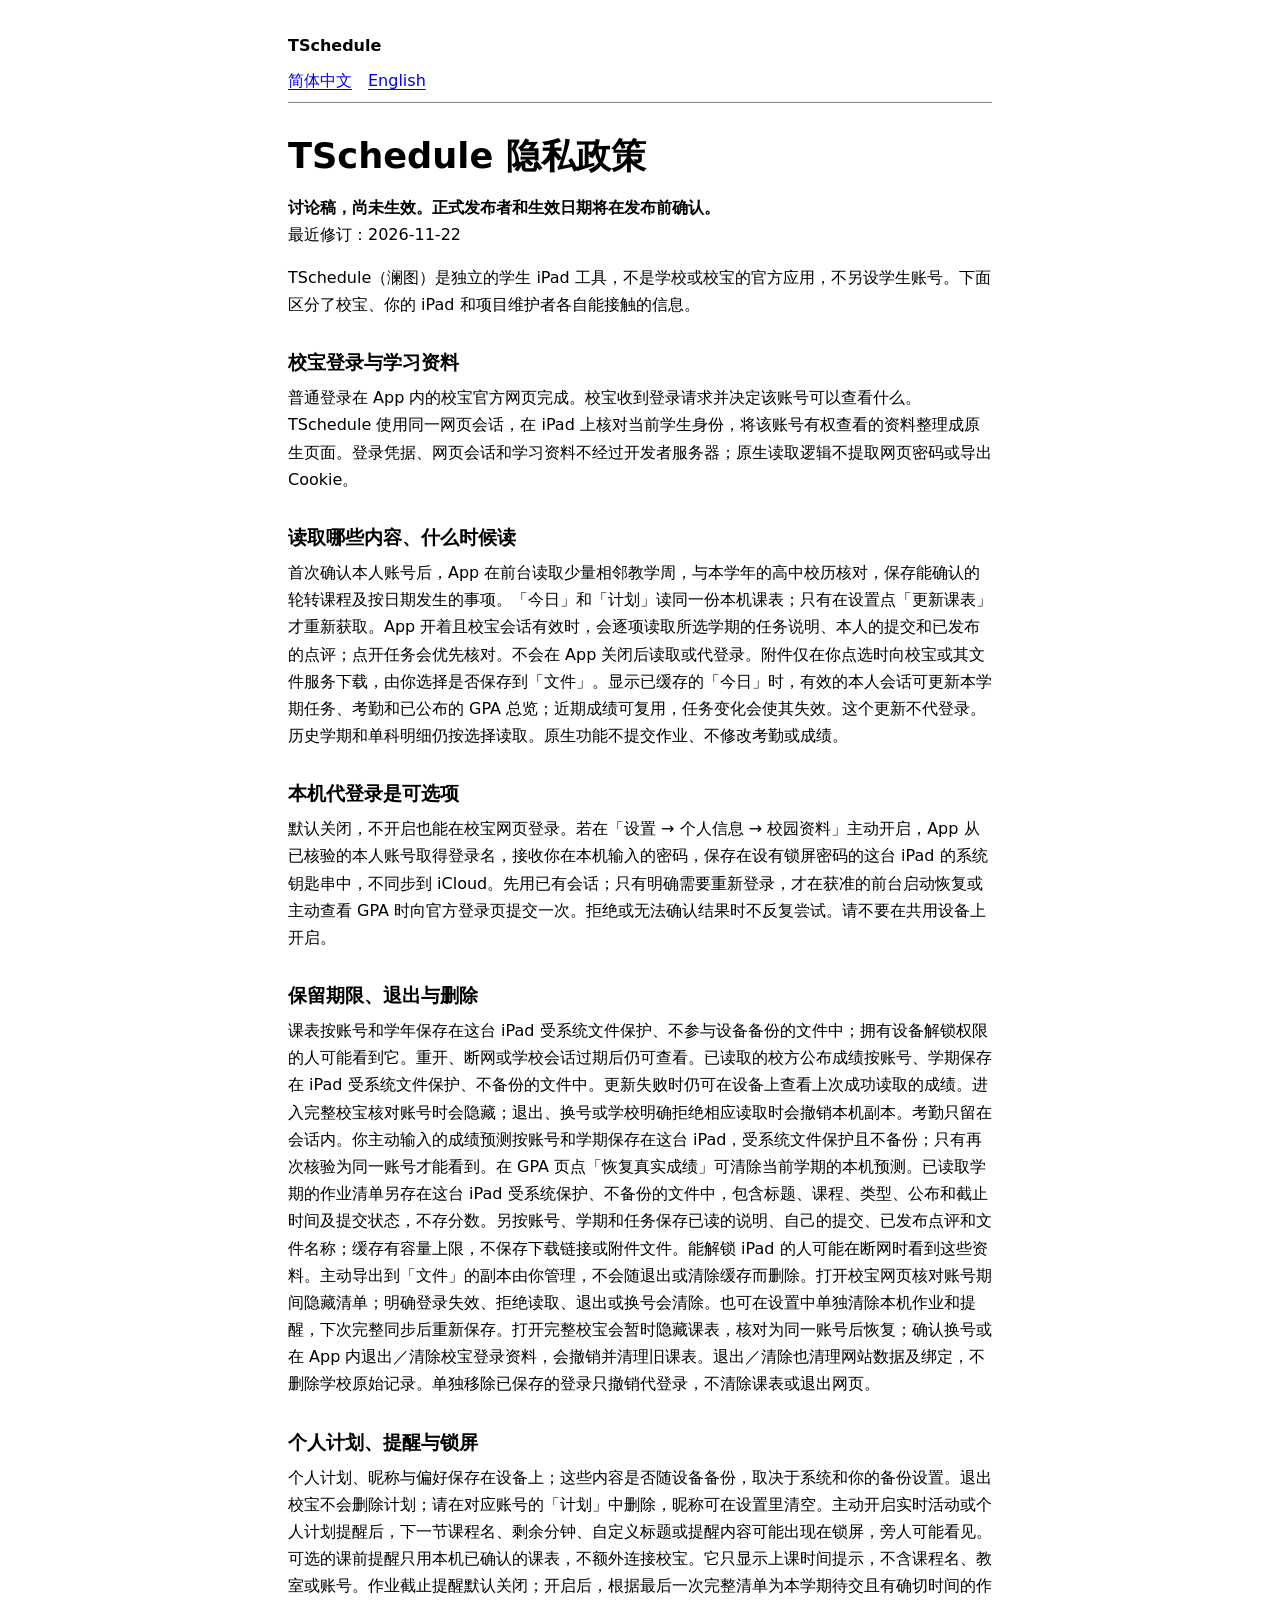
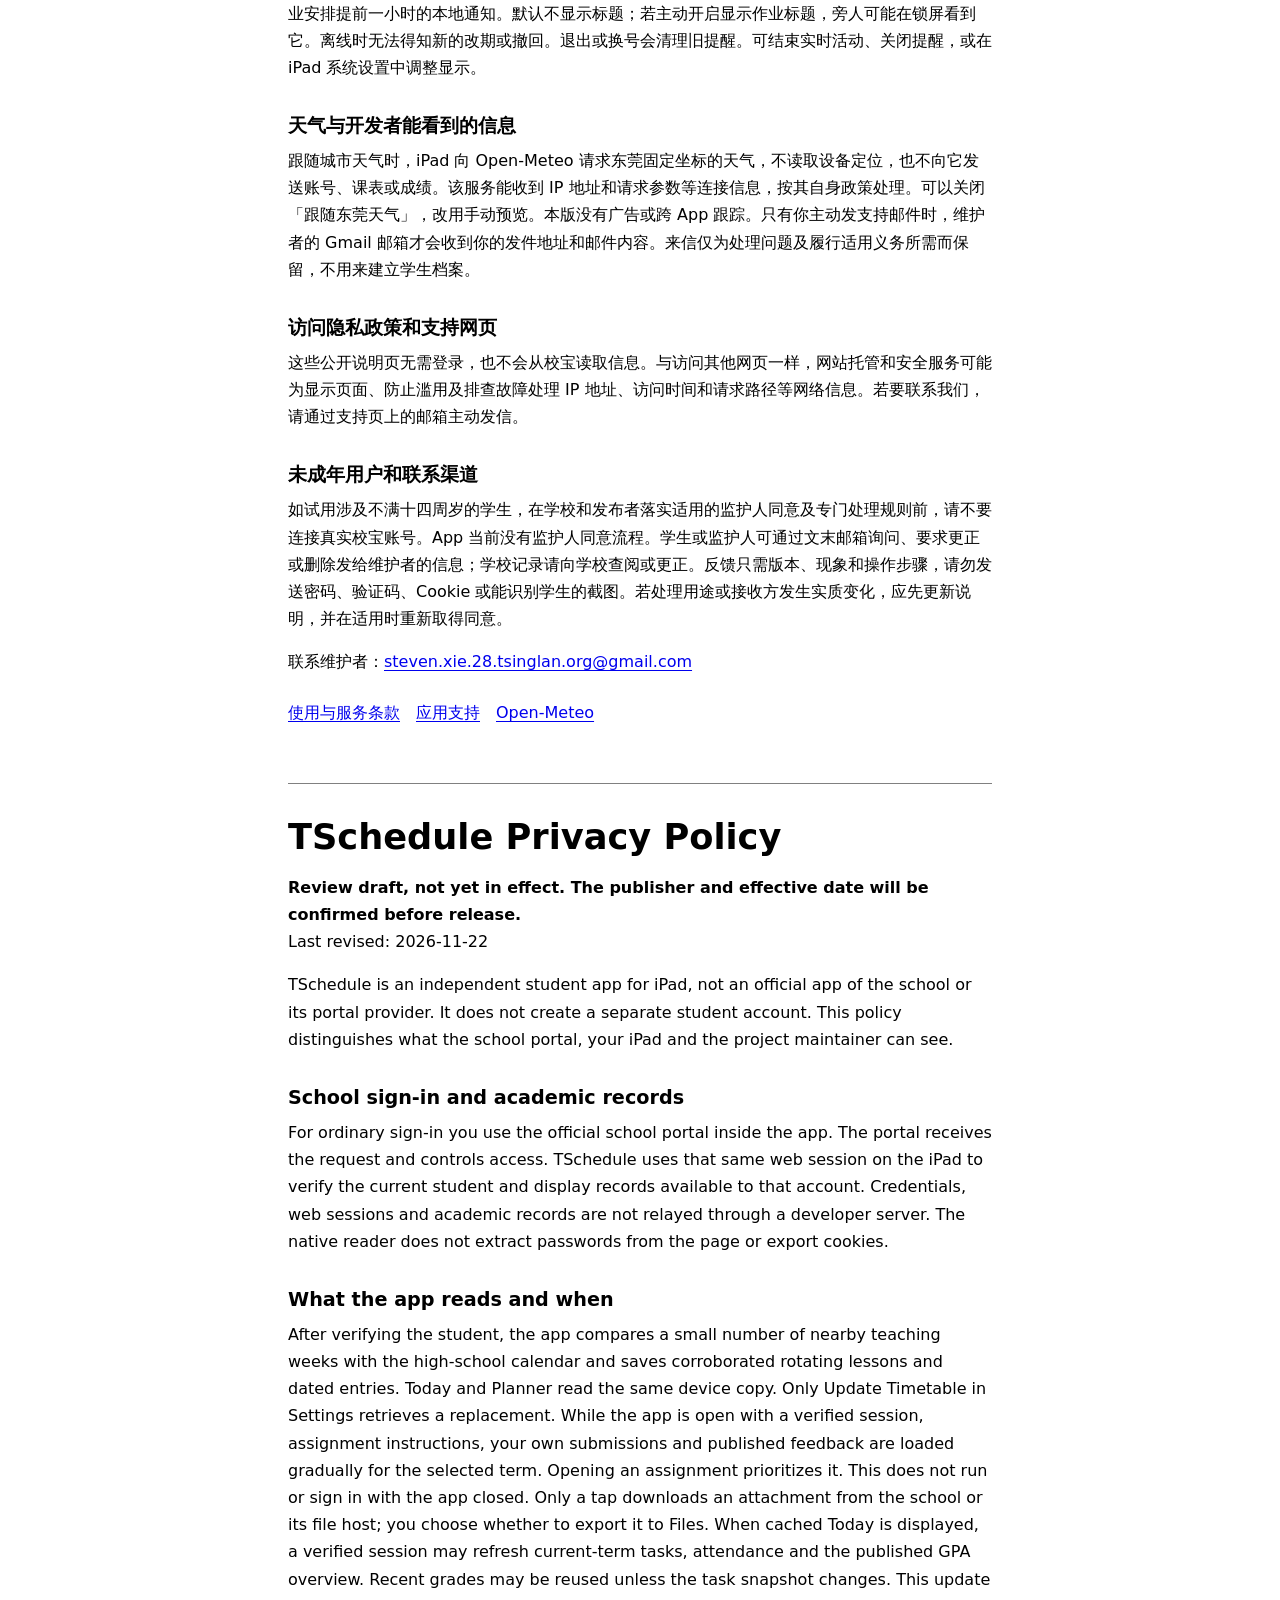
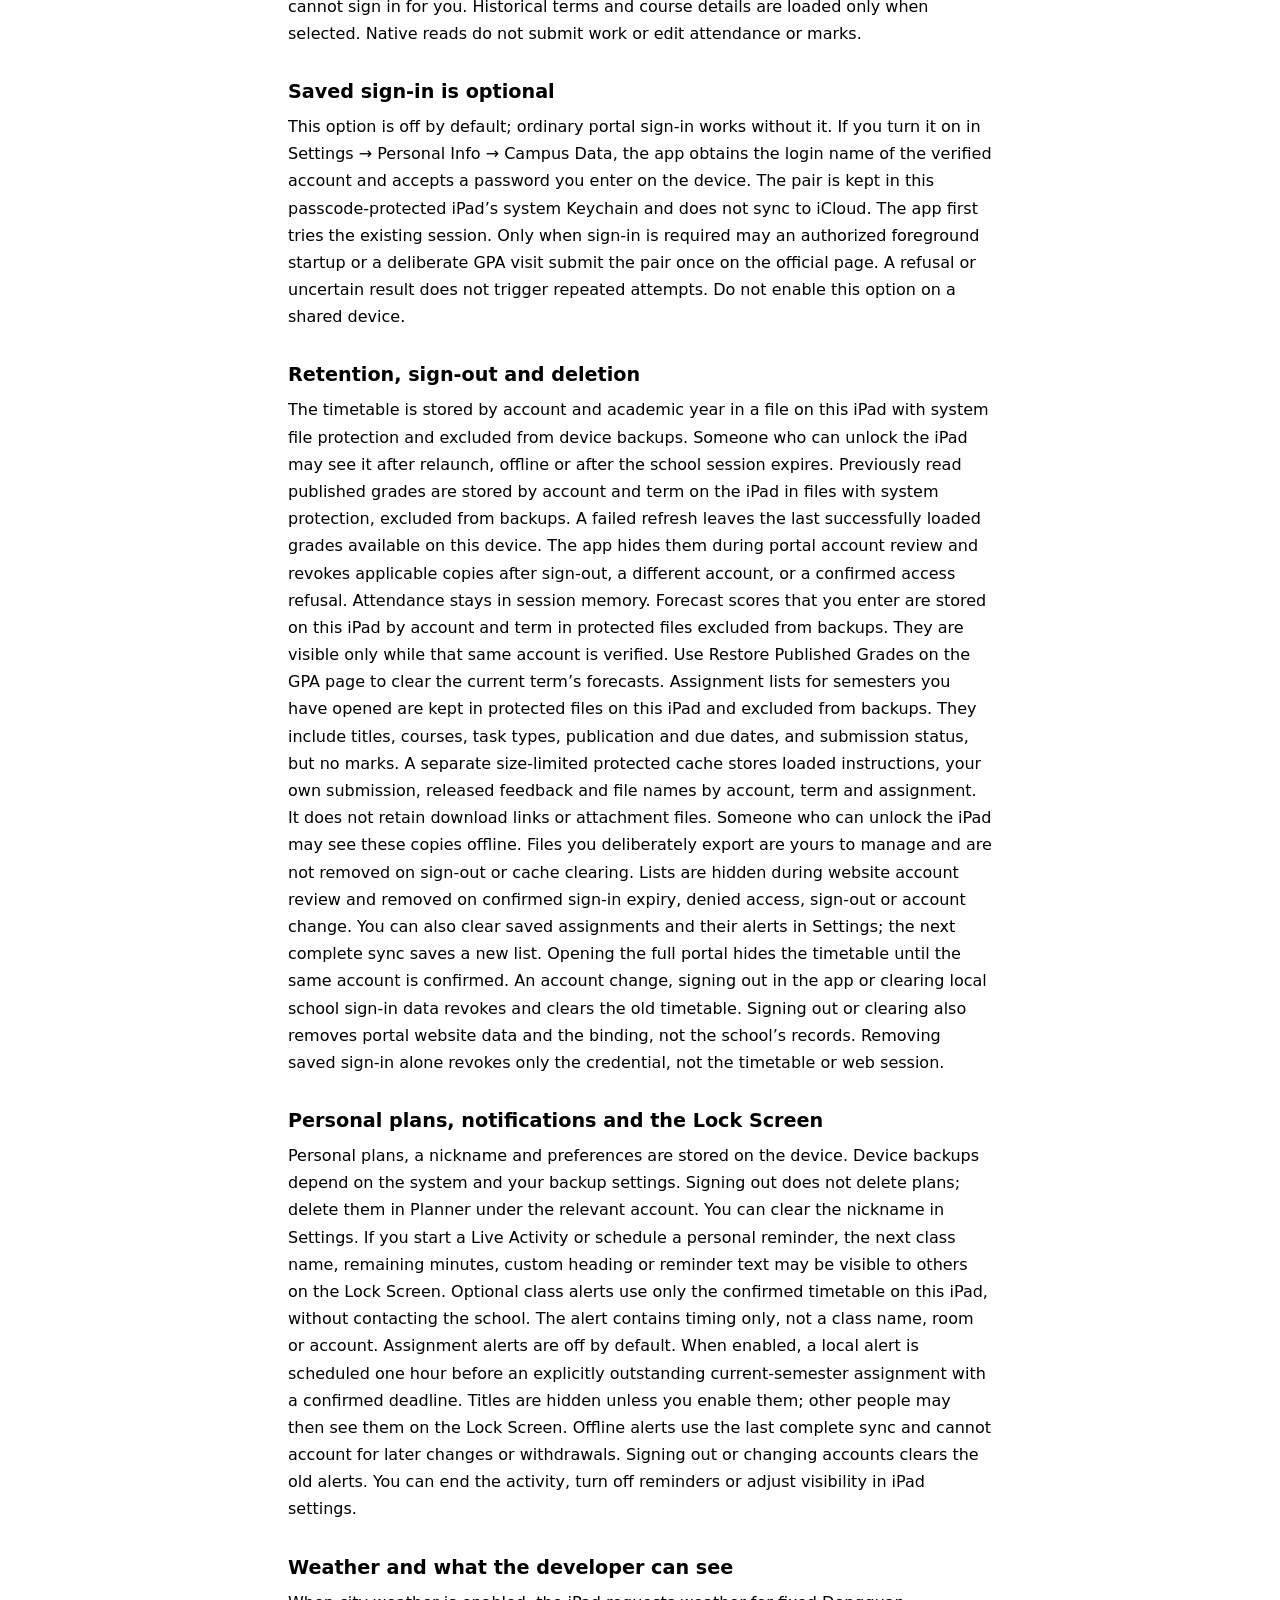
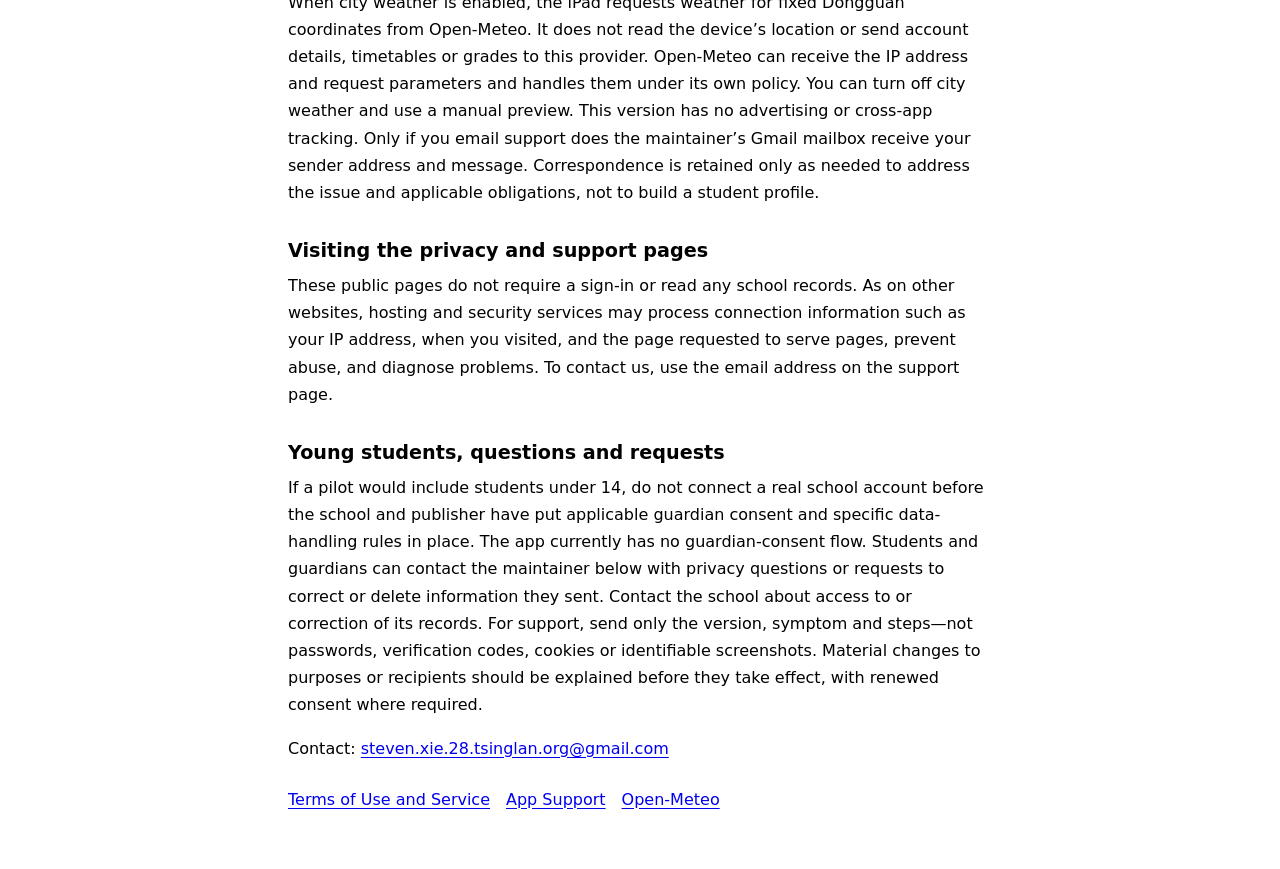
==== commit 6a8c95e5: "feat(ipados): ship offline timetable and grades workflows Retain verified academic data across launc" ====
--- a/docs/tschedule-app-store/04-web/privacy/index.html
+++ b/docs/tschedule-app-store/04-web/privacy/index.html
@@ -22,15 +22,17 @@
 <h2>校宝登录与学习资料</h2>
 <p>普通登录在 App 内的校宝官方网页完成。校宝收到登录请求并决定该账号可以查看什么。TSchedule 使用同一网页会话，在 iPad 上核对当前学生身份，将该账号有权查看的资料整理成原生页面。登录凭据、网页会话和学习资料不经过开发者服务器；原生读取逻辑不提取网页密码或导出 Cookie。</p>
 <h2>读取哪些内容、什么时候读</h2>
-<p>首次确认本人账号后，App 在前台读取少量相邻教学周，与本学年的高中校历核对，保存能确认的轮转课程及按日期发生的事项。「今日」和「计划」读同一份本机课表；只有在设置点「更新课表」才重新获取。任务、考勤和其他目录仍在前台按需更新，不下载附件。显示已缓存的「今日」时，有效的本人会话可更新本学期任务、考勤和已公布的 GPA 总览；近期成绩可复用，任务变化会使其失效。这个更新不代登录。历史学期和单科明细仍按选择读取。原生功能不提交作业、不修改考勤或成绩。</p>
+<p>首次确认本人账号后，App 在前台读取少量相邻教学周，与本学年的高中校历核对，保存能确认的轮转课程及按日期发生的事项。「今日」和「计划」读同一份本机课表；只有在设置点「更新课表」才重新获取。App 开着且校宝会话有效时，会逐项读取所选学期的任务说明、本人的提交和已发布的点评；点开任务会优先核对。不会在 App 关闭后读取或代登录。附件仅在你点选时向校宝或其文件服务下载，由你选择是否保存到「文件」。显示已缓存的「今日」时，有效的本人会话可更新本学期任务、考勤和已公布的 GPA 总览；近期成绩可复用，任务变化会使其失效。这个更新不代登录。历史学期和单科明细仍按选择读取。原生功能不提交作业、不修改考勤或成绩。</p>
 <h2>本机代登录是可选项</h2>
 <p>默认关闭，不开启也能在校宝网页登录。若在「设置 → 个人信息 → 校园资料」主动开启，App 从已核验的本人账号取得登录名，接收你在本机输入的密码，保存在设有锁屏密码的这台 iPad 的系统钥匙串中，不同步到 iCloud。先用已有会话；只有明确需要重新登录，才在获准的前台启动恢复或主动查看 GPA 时向官方登录页提交一次。拒绝或无法确认结果时不反复尝试。请不要在共用设备上开启。</p>
 <h2>保留期限、退出与删除</h2>
-<p>课表按账号和学年保存在这台 iPad 受系统文件保护、不参与设备备份的文件中；拥有设备解锁权限的人可能看到它。重开、断网或学校会话过期后仍可查看。成绩和考勤只留在会话内存。已读取学期的作业清单另存在这台 iPad 受系统保护、不备份的文件中，包含标题、课程、类型、公布和截止时间及提交状态，不存分数、答案、评语或附件。能解锁这台 iPad 的人可能在断网时看到上次完整清单。打开校宝网页核对账号期间隐藏清单；明确登录失效、拒绝读取、退出或换号会清除。也可在设置中单独清除本机作业和提醒，下次完整同步后重新保存。打开完整校宝会暂时隐藏课表，核对为同一账号后恢复；确认换号或在 App 内退出／清除校宝登录资料，会撤销并清理旧课表。退出／清除也清理网站数据及绑定，不删除学校原始记录。单独移除已保存的登录只撤销代登录，不清除课表或退出网页。</p>
+<p>课表按账号和学年保存在这台 iPad 受系统文件保护、不参与设备备份的文件中；拥有设备解锁权限的人可能看到它。重开、断网或学校会话过期后仍可查看。已读取的校方公布成绩按账号、学期保存在 iPad 受系统文件保护、不备份的文件中。更新失败时仍可在设备上查看上次成功读取的成绩。进入完整校宝核对账号时会隐藏；退出、换号或学校明确拒绝相应读取时会撤销本机副本。考勤只留在会话内。你主动输入的成绩预测按账号和学期保存在这台 iPad，受系统文件保护且不备份；只有再次核验为同一账号才能看到。在 GPA 页点「恢复真实成绩」可清除当前学期的本机预测。已读取学期的作业清单另存在这台 iPad 受系统保护、不备份的文件中，包含标题、课程、类型、公布和截止时间及提交状态，不存分数。另按账号、学期和任务保存已读的说明、自己的提交、已发布点评和文件名称；缓存有容量上限，不保存下载链接或附件文件。能解锁 iPad 的人可能在断网时看到这些资料。主动导出到「文件」的副本由你管理，不会随退出或清除缓存而删除。打开校宝网页核对账号期间隐藏清单；明确登录失效、拒绝读取、退出或换号会清除。也可在设置中单独清除本机作业和提醒，下次完整同步后重新保存。打开完整校宝会暂时隐藏课表，核对为同一账号后恢复；确认换号或在 App 内退出／清除校宝登录资料，会撤销并清理旧课表。退出／清除也清理网站数据及绑定，不删除学校原始记录。单独移除已保存的登录只撤销代登录，不清除课表或退出网页。</p>
 <h2>个人计划、提醒与锁屏</h2>
 <p>个人计划、昵称与偏好保存在设备上；这些内容是否随设备备份，取决于系统和你的备份设置。退出校宝不会删除计划；请在对应账号的「计划」中删除，昵称可在设置里清空。主动开启实时活动或个人计划提醒后，下一节课程名、剩余分钟、自定义标题或提醒内容可能出现在锁屏，旁人可能看见。可选的课前提醒只用本机已确认的课表，不额外连接校宝。它只显示上课时间提示，不含课程名、教室或账号。作业截止提醒默认关闭；开启后，根据最后一次完整清单为本学期待交且有确切时间的作业安排提前一小时的本地通知。默认不显示标题；若主动开启显示作业标题，旁人可能在锁屏看到它。离线时无法得知新的改期或撤回。退出或换号会清理旧提醒。可结束实时活动、关闭提醒，或在 iPad 系统设置中调整显示。</p>
 <h2>天气与开发者能看到的信息</h2>
 <p>跟随城市天气时，iPad 向 Open-Meteo 请求东莞固定坐标的天气，不读取设备定位，也不向它发送账号、课表或成绩。该服务能收到 IP 地址和请求参数等连接信息，按其自身政策处理。可以关闭「跟随东莞天气」，改用手动预览。本版没有广告或跨 App 跟踪。只有你主动发支持邮件时，维护者的 Gmail 邮箱才会收到你的发件地址和邮件内容。来信仅为处理问题及履行适用义务所需而保留，不用来建立学生档案。</p>
+<h2>访问隐私政策和支持网页</h2>
+<p>这些公开说明页无需登录，也不会从校宝读取信息。与访问其他网页一样，网站托管和安全服务可能为显示页面、防止滥用及排查故障处理 IP 地址、访问时间和请求路径等网络信息。若要联系我们，请通过支持页上的邮箱主动发信。</p>
 <h2>未成年用户和联系渠道</h2>
 <p>如试用涉及不满十四周岁的学生，在学校和发布者落实适用的监护人同意及专门处理规则前，请不要连接真实校宝账号。App 当前没有监护人同意流程。学生或监护人可通过文末邮箱询问、要求更正或删除发给维护者的信息；学校记录请向学校查阅或更正。反馈只需版本、现象和操作步骤，请勿发送密码、验证码、Cookie 或能识别学生的截图。若处理用途或接收方发生实质变化，应先更新说明，并在适用时重新取得同意。</p>
 <p>联系维护者：<a href="mailto:steven.xie.28.tsinglan.org@gmail.com">steven.xie.28.tsinglan.org@gmail.com</a></p>
@@ -43,15 +45,17 @@
 <h3>School sign-in and academic records</h3>
 <p>For ordinary sign-in you use the official school portal inside the app. The portal receives the request and controls access. TSchedule uses that same web session on the iPad to verify the current student and display records available to that account. Credentials, web sessions and academic records are not relayed through a developer server. The native reader does not extract passwords from the page or export cookies.</p>
 <h3>What the app reads and when</h3>
-<p>After verifying the student, the app compares a small number of nearby teaching weeks with the high-school calendar and saves corroborated rotating lessons and dated entries. Today and Planner read the same device copy. Only Update Timetable in Settings retrieves a replacement. Tasks, attendance and other directories remain foreground reads; attachments are not downloaded. When cached Today is displayed, a verified session may refresh current-term tasks, attendance and the published GPA overview. Recent grades may be reused unless the task snapshot changes. This update cannot sign in for you. Historical terms and course details are loaded only when selected. Native reads do not submit work or edit attendance or marks.</p>
+<p>After verifying the student, the app compares a small number of nearby teaching weeks with the high-school calendar and saves corroborated rotating lessons and dated entries. Today and Planner read the same device copy. Only Update Timetable in Settings retrieves a replacement. While the app is open with a verified session, assignment instructions, your own submissions and published feedback are loaded gradually for the selected term. Opening an assignment prioritizes it. This does not run or sign in with the app closed. Only a tap downloads an attachment from the school or its file host; you choose whether to export it to Files. When cached Today is displayed, a verified session may refresh current-term tasks, attendance and the published GPA overview. Recent grades may be reused unless the task snapshot changes. This update cannot sign in for you. Historical terms and course details are loaded only when selected. Native reads do not submit work or edit attendance or marks.</p>
 <h3>Saved sign-in is optional</h3>
 <p>This option is off by default; ordinary portal sign-in works without it. If you turn it on in Settings → Personal Info → Campus Data, the app obtains the login name of the verified account and accepts a password you enter on the device. The pair is kept in this passcode-protected iPad’s system Keychain and does not sync to iCloud. The app first tries the existing session. Only when sign-in is required may an authorized foreground startup or a deliberate GPA visit submit the pair once on the official page. A refusal or uncertain result does not trigger repeated attempts. Do not enable this option on a shared device.</p>
 <h3>Retention, sign-out and deletion</h3>
-<p>The timetable is stored by account and academic year in a file on this iPad with system file protection and excluded from device backups. Someone who can unlock the iPad may see it after relaunch, offline or after the school session expires. Grades and attendance stay in session memory. Assignment lists for semesters you have opened are kept in protected files on this iPad and excluded from backups. They include titles, courses, task types, publication and due dates, and submission status, but no marks, answers, feedback or attachments. Someone who can unlock this iPad may see the last complete list offline. Lists are hidden during website account review and removed on confirmed sign-in expiry, denied access, sign-out or account change. You can also clear saved assignments and their alerts in Settings; the next complete sync saves a new list. Opening the full portal hides the timetable until the same account is confirmed. An account change, signing out in the app or clearing local school sign-in data revokes and clears the old timetable. Signing out or clearing also removes portal website data and the binding, not the school’s records. Removing saved sign-in alone revokes only the credential, not the timetable or web session.</p>
+<p>The timetable is stored by account and academic year in a file on this iPad with system file protection and excluded from device backups. Someone who can unlock the iPad may see it after relaunch, offline or after the school session expires. Previously read published grades are stored by account and term on the iPad in files with system protection, excluded from backups. A failed refresh leaves the last successfully loaded grades available on this device. The app hides them during portal account review and revokes applicable copies after sign-out, a different account, or a confirmed access refusal. Attendance stays in session memory. Forecast scores that you enter are stored on this iPad by account and term in protected files excluded from backups. They are visible only while that same account is verified. Use Restore Published Grades on the GPA page to clear the current term’s forecasts. Assignment lists for semesters you have opened are kept in protected files on this iPad and excluded from backups. They include titles, courses, task types, publication and due dates, and submission status, but no marks. A separate size-limited protected cache stores loaded instructions, your own submission, released feedback and file names by account, term and assignment. It does not retain download links or attachment files. Someone who can unlock the iPad may see these copies offline. Files you deliberately export are yours to manage and are not removed on sign-out or cache clearing. Lists are hidden during website account review and removed on confirmed sign-in expiry, denied access, sign-out or account change. You can also clear saved assignments and their alerts in Settings; the next complete sync saves a new list. Opening the full portal hides the timetable until the same account is confirmed. An account change, signing out in the app or clearing local school sign-in data revokes and clears the old timetable. Signing out or clearing also removes portal website data and the binding, not the school’s records. Removing saved sign-in alone revokes only the credential, not the timetable or web session.</p>
 <h3>Personal plans, notifications and the Lock Screen</h3>
 <p>Personal plans, a nickname and preferences are stored on the device. Device backups depend on the system and your backup settings. Signing out does not delete plans; delete them in Planner under the relevant account. You can clear the nickname in Settings. If you start a Live Activity or schedule a personal reminder, the next class name, remaining minutes, custom heading or reminder text may be visible to others on the Lock Screen. Optional class alerts use only the confirmed timetable on this iPad, without contacting the school. The alert contains timing only, not a class name, room or account. Assignment alerts are off by default. When enabled, a local alert is scheduled one hour before an explicitly outstanding current-semester assignment with a confirmed deadline. Titles are hidden unless you enable them; other people may then see them on the Lock Screen. Offline alerts use the last complete sync and cannot account for later changes or withdrawals. Signing out or changing accounts clears the old alerts. You can end the activity, turn off reminders or adjust visibility in iPad settings.</p>
 <h3>Weather and what the developer can see</h3>
 <p>When city weather is enabled, the iPad requests weather for fixed Dongguan coordinates from Open-Meteo. It does not read the device’s location or send account details, timetables or grades to this provider. Open-Meteo can receive the IP address and request parameters and handles them under its own policy. You can turn off city weather and use a manual preview. This version has no advertising or cross-app tracking. Only if you email support does the maintainer’s Gmail mailbox receive your sender address and message. Correspondence is retained only as needed to address the issue and applicable obligations, not to build a student profile.</p>
+<h3>Visiting the privacy and support pages</h3>
+<p>These public pages do not require a sign-in or read any school records. As on other websites, hosting and security services may process connection information such as your IP address, when you visited, and the page requested to serve pages, prevent abuse, and diagnose problems. To contact us, use the email address on the support page.</p>
 <h3>Young students, questions and requests</h3>
 <p>If a pilot would include students under 14, do not connect a real school account before the school and publisher have put applicable guardian consent and specific data-handling rules in place. The app currently has no guardian-consent flow. Students and guardians can contact the maintainer below with privacy questions or requests to correct or delete information they sent. Contact the school about access to or correction of its records. For support, send only the version, symptom and steps—not passwords, verification codes, cookies or identifiable screenshots. Material changes to purposes or recipients should be explained before they take effect, with renewed consent where required.</p>
 <p>Contact: <a href="mailto:steven.xie.28.tsinglan.org@gmail.com">steven.xie.28.tsinglan.org@gmail.com</a></p>
